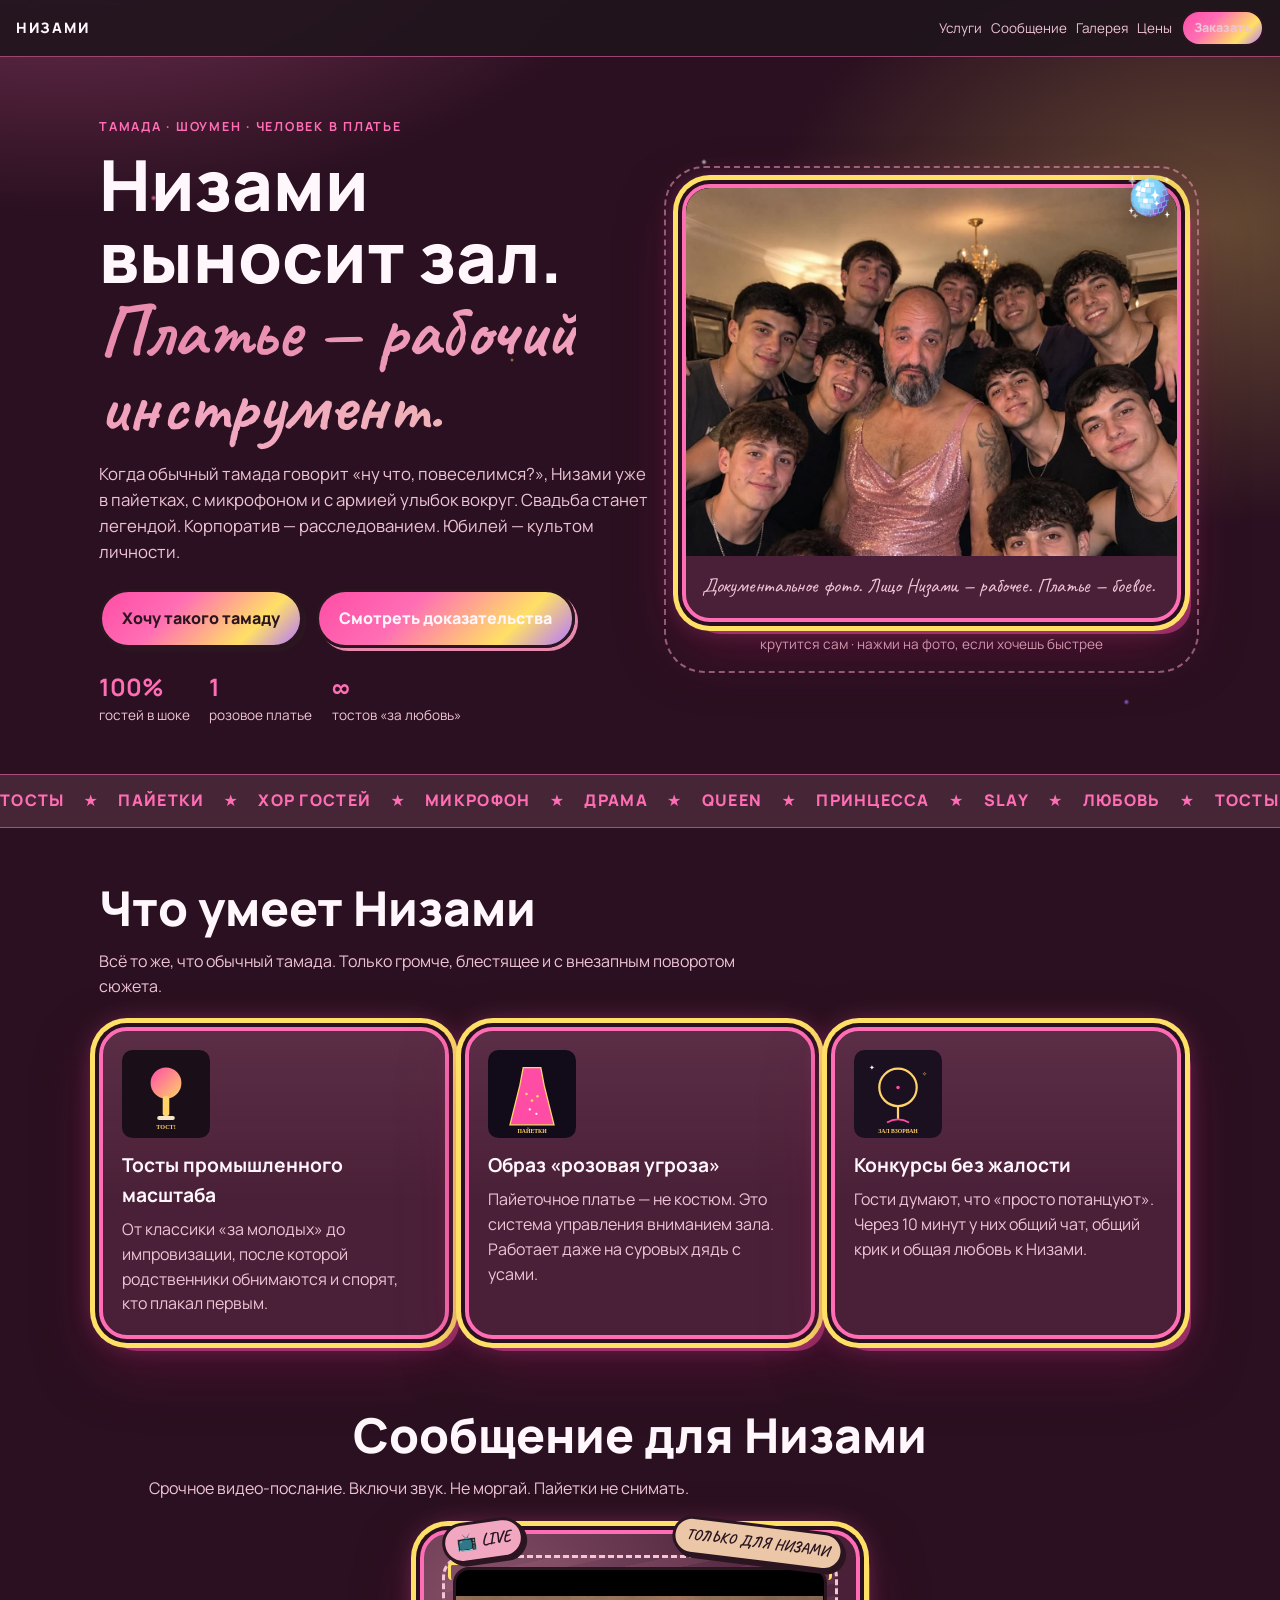
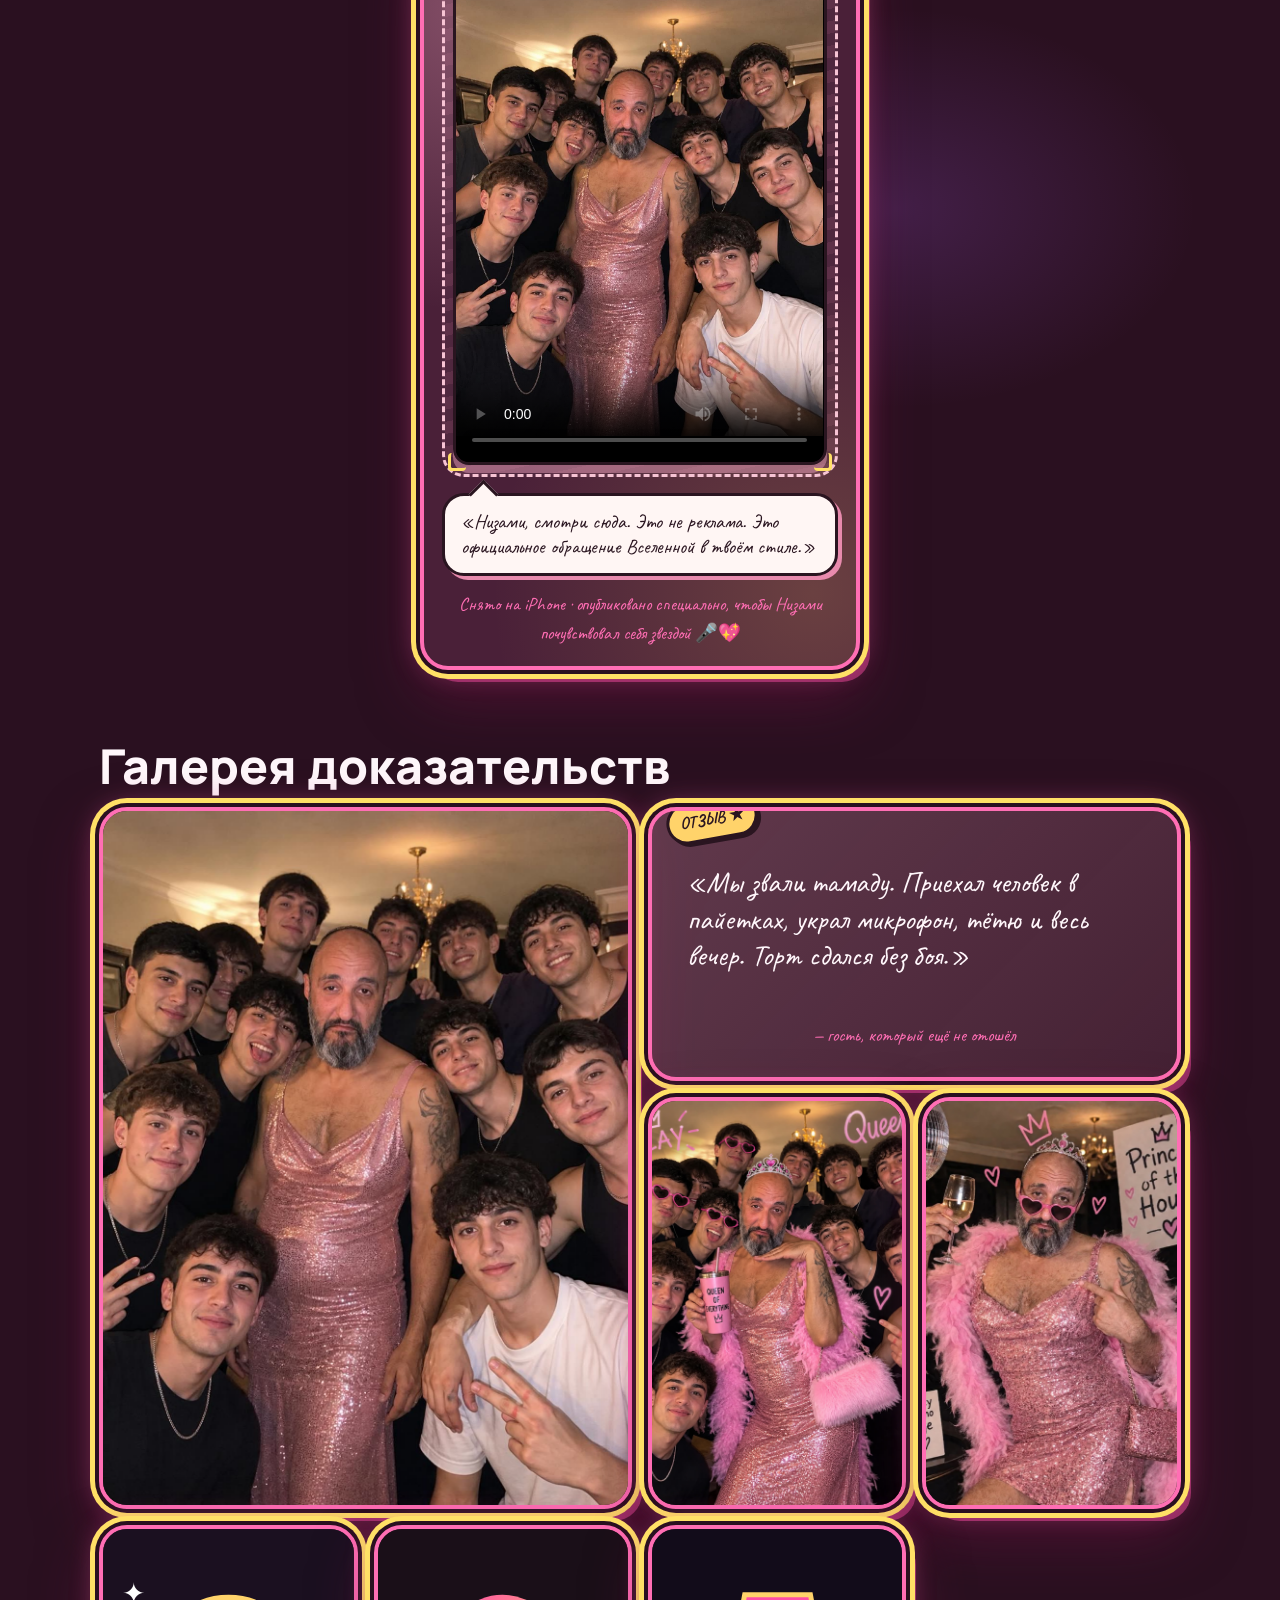
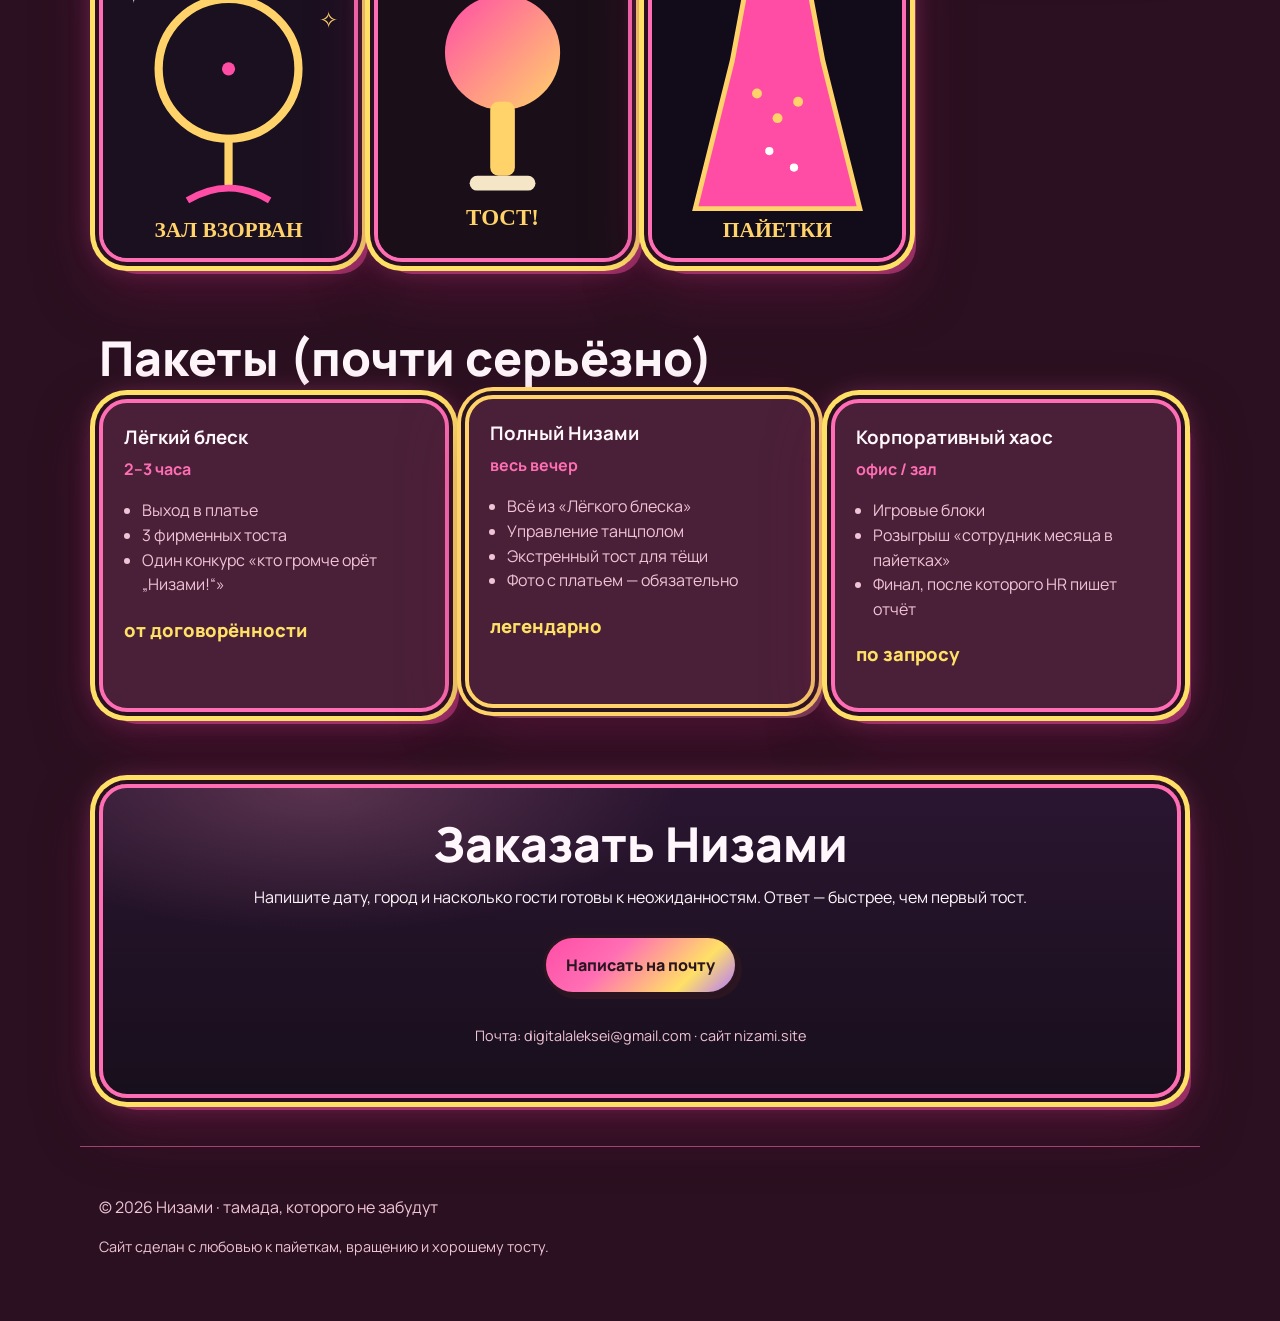
==== index.html @ 5bace941 "Cache-bust navfix1; calm brand class" ====
<!DOCTYPE html>
<html lang="ru">
<head>
  <meta charset="utf-8" />
  <meta name="viewport" content="width=device-width, initial-scale=1" />
  <title>Низами — тамада легендарного калибра</title>
  <meta name="description" content="Тамада Низами: свадьбы, юбилеи и корпоративы, где зал не выживает — но смеётся до слёз. Пайетки включены." />
  <link rel="preconnect" href="https://fonts.googleapis.com" />
  <link rel="preconnect" href="https://fonts.gstatic.com" crossorigin />
  <link href="https://fonts.googleapis.com/css2?family=Caveat:wght@600;700&family=Manrope:wght@400;600;700;800&display=swap" rel="stylesheet" />
  <link rel="stylesheet" href="assets/studio.css?v=navfix1" />
</head>
<body>
  <div class="sparkles" aria-hidden="true"></div>
  <div class="floaters" id="floaters" aria-hidden="true">
    <span class="fly">🍆</span><span class="fly">👑</span><span class="fly">🍆</span><span class="fly">💖</span>
    <span class="fly">🎤</span><span class="fly">🍆</span><span class="fly">✨</span><span class="fly">🥂</span>
    <span class="fly">💃</span><span class="fly">🍆</span><span class="fly">🪩</span><span class="fly">💋</span>
    <span class="fly">🍆</span><span class="fly">🎉</span><span class="fly">🌈</span><span class="fly">🍆</span>
  </div>
  <div class="confetti" id="confetti" aria-hidden="true"></div>

  <header class="top">
    <div class="brand">НИЗАМИ</div>
    <nav>
      <a href="#services">Услуги</a>
      <a href="#message">Сообщение</a>
      <a href="#gallery">Галерея</a>
      <a href="#prices">Цены</a>
      <a href="#book" class="btn btn-sm pulse">Заказать</a>
    </nav>
  </header>

  <main>
    <section class="hero">
      <div class="hero-copy">
        <p class="eyebrow bounce-x">тамада · шоумен · человек в платье</p>
        <h1 class="title-pop">Низами выносит зал.<br /><span class="rainbow">Платье — рабочий инструмент.</span></h1>
        <p class="lead">
          Когда обычный тамада говорит «ну что, повеселимся?», Низами уже в пайетках,
          с микрофоном и с армией улыбок вокруг. Свадьба станет легендой. Корпоратив —
          расследованием. Юбилей — культом личности.
        </p>
        <div class="hero-cta">
          <a class="btn pulse" href="#book">Хочу такого тамаду</a>
          <a class="btn btn-ghost" href="#gallery">Смотреть доказательства</a>
        </div>
        <ul class="stats">
          <li><strong class="count-up">100%</strong><span>гостей в шоке</span></li>
          <li><strong>1</strong><span>розовое платье</span></li>
          <li><strong class="spin-inf">∞</strong><span>тостов «за любовь»</span></li>
        </ul>
      </div>

      <div class="hero-stage">
        <div class="disco" aria-hidden="true">🪩</div>
        <div class="spin-ring" aria-hidden="true"></div>
        <figure class="hero-photo spin-slow toon-frame">
          <div class="photo-carousel" id="heroCarousel">
            <img class="active" src="assets/nizami-hero.jpg" width="1200" height="900" alt="Тамада Низами в розовом пайеточном платье" />
            <img src="assets/nizami-queen.jpg" width="1200" height="1500" alt="Низами Queen of Everything" />
            <img src="assets/nizami-princess.jpg" width="1200" height="1500" alt="Низами Princess of the House" />
          </div>
          <figcaption id="heroCap">Документальное фото. Лицо Низами — рабочее. Платье — боевое.</figcaption>
        </figure>
        <p class="spin-hint">крутится сам · нажми на фото, если хочешь быстрее</p>
      </div>
    </section>

    <section class="marquee" aria-hidden="true">
      <div class="marquee-track">
        <span>ТОСТЫ</span><span>★</span><span>ПАЙЕТКИ</span><span>★</span><span>ХОР ГОСТЕЙ</span><span>★</span>
        <span>МИКРОФОН</span><span>★</span><span>ДРАМА</span><span>★</span><span>QUEEN</span><span>★</span>
        <span>ПРИНЦЕССА</span><span>★</span><span>SLAY</span><span>★</span><span>ЛЮБОВЬ</span><span>★</span>
        <span>ТОСТЫ</span><span>★</span><span>ПАЙЕТКИ</span><span>★</span><span>ХОР ГОСТЕЙ</span><span>★</span>
        <span>МИКРОФОН</span><span>★</span><span>ДРАМА</span><span>★</span><span>QUEEN</span><span>★</span>
        <span>ПРИНЦЕССА</span><span>★</span><span>SLAY</span><span>★</span><span>ЛЮБОВЬ</span><span>★</span>
      </div>
    </section>

    <section id="services" class="section">
      <h2 class="title-pop">Что умеет Низами</h2>
      <p class="section-lead">Всё то же, что обычный тамада. Только громче, блестящее и с внезапным поворотом сюжета.</p>
      <div class="cards">
        <article class="card float-card toon-frame">
          <img class="icon-spin" src="assets/badge-mic.svg" alt="" />
          <h3>Тосты промышленного масштаба</h3>
          <p>От классики «за молодых» до импровизации, после которой родственники обнимаются и спорят, кто плакал первым.</p>
        </article>
        <article class="card float-card delay-1 toon-frame">
          <img class="icon-spin reverse" src="assets/badge-dress.svg" alt="" />
          <h3>Образ «розовая угроза»</h3>
          <p>Пайеточное платье — не костюм. Это система управления вниманием зала. Работает даже на суровых дядь с усами.</p>
        </article>
        <article class="card float-card delay-2 toon-frame">
          <img class="icon-spin" src="assets/badge-party.svg" alt="" />
          <h3>Конкурсы без жалости</h3>
          <p>Гости думают, что «просто потанцуют». Через 10 минут у них общий чат, общий крик и общая любовь к Низами.</p>
        </article>
      </div>
    </section>


    <section id="message" class="section message-section">
      <h2 class="title-pop">Сообщение для Низами</h2>
      <p class="section-lead">Срочное видео-послание. Включи звук. Не моргай. Пайетки не снимать.</p>
      <div class="message-card toon-frame float-card">
        <span class="sticker sticker-b" aria-hidden="true">📺 LIVE</span>
        <span class="sticker sticker-c" aria-hidden="true">ТОЛЬКО ДЛЯ НИЗАМИ</span>
        <div class="video-frame toon-frame-inner">
          <div class="frame-corners" aria-hidden="true">
            <i></i><i></i><i></i><i></i>
          </div>
          <video class="message-video" controls playsinline preload="metadata" poster="assets/nizami-hero.jpg">
            <source src="assets/message-for-nizami.mp4" type="video/mp4" />
            Ваш браузер не умеет в видео — но Низами умеет в шоу.
          </video>
        </div>
        <div class="speech-bubble">
          <p>«Низами, смотри сюда. Это не реклама. Это официальное обращение Вселенной в твоём стиле.»</p>
        </div>
        <p class="message-caption">Снято на iPhone · опубликовано специально, чтобы Низами почувствовал себя звездой 🎤💖</p>
      </div>
    </section>

    <section id="gallery" class="section gallery">
      <h2 class="title-pop">Галерея доказательств</h2>
      <div class="gallery-grid">
        <figure class="shot big tilt-hover toon-frame">
          <img src="assets/nizami-hero.jpg" alt="Низами в центре праздника" />
          <figcaption>«Я не улыбаюсь. Я веду.»</figcaption>
        </figure>
        <figure class="quote-card toon-frame wobble-soft">
          <span class="sticker sticker-a" aria-hidden="true">ОТЗЫВ ★</span>
          <blockquote>«Мы звали тамаду. Приехал человек в пайетках, украл микрофон, тётю и весь вечер. Торт сдался без боя.»</blockquote>
          <figcaption class="quote-by">— гость, который ещё не отошёл</figcaption>
        </figure>
        <figure class="shot tilt-hover spin-on-hover toon-frame">
          <img src="assets/nizami-queen.jpg" alt="Низами Queen of Everything" />
          <figcaption>Queen of Everything</figcaption>
        </figure>
        <figure class="shot tilt-hover spin-on-hover toon-frame">
          <img src="assets/nizami-princess.jpg" alt="Низами Princess of the House" />
          <figcaption>Princess of the House</figcaption>
        </figure>
        <figure class="shot tilt-hover toon-frame">
          <img class="icon-spin" src="assets/badge-party.svg" alt="" />
          <figcaption>Диско-шар одобряет</figcaption>
        </figure>
        <figure class="shot tilt-hover toon-frame">
          <img class="icon-spin reverse" src="assets/badge-mic.svg" alt="" />
          <figcaption>Микрофон тоже в команде</figcaption>
        </figure>
        <figure class="shot tilt-hover toon-frame">
          <img class="icon-spin" src="assets/badge-dress.svg" alt="" />
          <figcaption>Официальная форма тамады</figcaption>
        </figure>
      </div>
    </section>

    <section id="prices" class="section">
      <h2 class="title-pop">Пакеты (почти серьёзно)</h2>
      <div class="prices">
        <article class="price float-card toon-frame">
          <h3>Лёгкий блеск</h3>
          <p class="tag">2–3 часа</p>
          <ul>
            <li>Выход в платье</li>
            <li>3 фирменных тоста</li>
            <li>Один конкурс «кто громче орёт „Низами!“»</li>
          </ul>
          <p class="sum">от договорённости</p>
        </article>
        <article class="price featured float-card delay-1 toon-frame">
          <h3>Полный Низами</h3>
          <p class="tag">весь вечер</p>
          <ul>
            <li>Всё из «Лёгкого блеска»</li>
            <li>Управление танцполом</li>
            <li>Экстренный тост для тёщи</li>
            <li>Фото с платьем — обязательно</li>
          </ul>
          <p class="sum">легендарно</p>
        </article>
        <article class="price float-card delay-2 toon-frame">
          <h3>Корпоративный хаос</h3>
          <p class="tag">офис / зал</p>
          <ul>
            <li>Игровые блоки</li>
            <li>Розыгрыш «сотрудник месяца в пайетках»</li>
            <li>Финал, после которого HR пишет отчёт</li>
          </ul>
          <p class="sum">по запросу</p>
        </article>
      </div>
    </section>

    <section id="book" class="section book">
      <div class="book-box pulse-border toon-frame">
        <h2 class="title-pop">Заказать Низами</h2>
        <p>Напишите дату, город и насколько гости готовы к неожиданностям. Ответ — быстрее, чем первый тост.</p>
        <a class="btn pulse" href="mailto:digitalaleksei@gmail.com?subject=Тамада%20Низами%20на%20праздник">Написать на почту</a>
        <p class="fine">Почта: digitalaleksei@gmail.com · сайт nizami.site</p>
      </div>
    </section>
  </main>

  <footer>
    <p>© <span id="y"></span> Низами · тамада, которого не забудут</p>
    <p class="fine">Сайт сделан с любовью к пайеткам, вращению и хорошему тосту.</p>
  </footer>
  <script src="assets/party.js?v=navfix1"></script>
</body>
</html>
---- assets/studio.css ----
:root {
  --bg: #2a1020;
  --bg2: #3a1830;
  --pink: #ff6eb4;
  --rose: #ff4da6;
  --gold: #ffe066;
  --cream: #fff7fb;
  --muted: #f0c4d6;
  --card: #4a2038;
  --line: rgba(255, 110, 180, 0.55);
  --shadow: 0 24px 60px rgba(120, 20, 70, .5);
  --radius: 28px;
  --font: "Manrope", system-ui, sans-serif;
  --display: "Caveat", cursive;
}
* { box-sizing: border-box; }
html { scroll-behavior: smooth; }
body {
  margin: 0;
  font-family: var(--font);
  color: var(--cream);
  background:
    radial-gradient(1200px 800px at 5% -5%, rgba(255,110,180,.55), transparent 55%),
    radial-gradient(900px 600px at 95% 5%, rgba(255,224,102,.28), transparent 50%),
    radial-gradient(900px 700px at 50% 110%, rgba(255,77,166,.35), transparent 55%),
    radial-gradient(600px 400px at 70% 40%, rgba(180,100,255,.18), transparent 50%),
    var(--bg);
  line-height: 1.55;
  overflow-x: hidden;
}
a { color: inherit; text-decoration: none; }
img { max-width: 100%; display: block; }
.top {
  position: sticky; top: 0; z-index: 20;
  display: flex; justify-content: space-between; align-items: center;
  gap: .75rem;
  padding: 0.65rem 1rem;
  backdrop-filter: blur(14px);
  background: rgba(32,20,28,.9);
  border-bottom: 1px solid var(--line);
  flex-wrap: nowrap;
}
.brand {
  font-weight: 800; letter-spacing: .12em; font-size: .9rem;
  flex: 0 0 auto; white-space: nowrap;
}
.top nav {
  display: flex; gap: .55rem; align-items: center;
  flex: 1 1 auto; justify-content: flex-end;
  flex-wrap: nowrap;
  min-width: 0;
  overflow-x: auto;
  -webkit-overflow-scrolling: touch;
  scrollbar-width: none;
}
.top nav::-webkit-scrollbar { display: none; }
.top nav a {
  color: var(--muted); font-size: .84rem;
  white-space: nowrap; flex: 0 0 auto;
}
.top nav a:hover { color: var(--pink); }
nav { display: flex; gap: 1rem; align-items: center; }
nav a { color: var(--muted); font-size: .92rem; }
nav a:hover { color: var(--pink); }
.btn {
  display: inline-flex; align-items: center; justify-content: center;
  padding: .9rem 1.25rem; border-radius: 999px;
  background: linear-gradient(135deg, #e88aad, #f2a7c0 40%, #f7c4d4);
  color: #2a1520; font-weight: 800; border: 0; box-shadow: 0 16px 40px rgba(232,138,173,.35);
  transition: transform .2s ease;
}
.btn:hover { transform: scale(1.06) rotate(-2deg); }
.btn-sm { padding: .55rem .95rem; font-size: .85rem; }
.btn-ghost {
  background: transparent; color: var(--cream);
  border: 1px solid var(--line); box-shadow: none;
}
.hero {
  display: grid; gap: 2rem; padding: 2.5rem 1.2rem 1rem;
  max-width: 1120px; margin: 0 auto;
}
@media (min-width: 900px) {
  .hero { grid-template-columns: 1.05fr .95fr; align-items: center; padding-top: 3.5rem; }
}
.eyebrow {
  color: var(--pink); text-transform: uppercase; letter-spacing: .14em;
  font-size: .78rem; font-weight: 700; margin: 0 0 .8rem;
}
h1, .title-pop {
  font-size: clamp(2.4rem, 6vw, 4.4rem);
  line-height: 1.02; margin: 0 0 1rem; font-weight: 800;
}
.section h2.title-pop { font-size: clamp(2rem, 4vw, 3rem); }
h1 span, .rainbow {
  font-family: var(--display); font-weight: 700; font-size: 1.05em;
  background: linear-gradient(90deg, #e88aad, #f2a7c0, #ebc7a8, #f2a7c0, #e88aad);
  background-size: 300% 100%;
  -webkit-background-clip: text; background-clip: text; color: transparent;
  animation: rainbow 4s linear infinite;
}
@keyframes rainbow { to { background-position: 300% 0; } }
.lead { color: var(--muted); font-size: 1.05rem; max-width: 38rem; }
.hero-cta { display: flex; flex-wrap: wrap; gap: .8rem; margin: 1.5rem 0 1.2rem; }
.stats { list-style: none; display: flex; gap: 1.2rem; padding: 0; margin: 0; flex-wrap: wrap; }
.stats li { display: grid; }
.stats strong { font-size: 1.5rem; color: var(--pink); }
.stats span { color: var(--muted); font-size: .85rem; }

.hero-stage { position: relative; }
.hero-photo {
  margin: 0; border-radius: var(--radius); overflow: hidden;
  border: 1px solid var(--line); box-shadow: var(--shadow);
  background: var(--card); cursor: pointer;
  transform-style: preserve-3d;
}
.photo-carousel { position: relative; aspect-ratio: 4/3; background: #000; }
.photo-carousel img {
  position: absolute; inset: 0; width: 100%; height: 100%;
  object-fit: cover; object-position: center top;
  opacity: 0; transition: opacity .6s ease;
}
.photo-carousel img.active { opacity: 1; }
.hero-photo figcaption {
  padding: .85rem 1rem 1.1rem; color: var(--muted);
  font-family: var(--display); font-size: 1.25rem;
}
.spin-hint { text-align: center; color: var(--muted); font-size: .85rem; margin: .7rem 0 0; }
.spin-slow { animation: wobble-spin 10s linear infinite; }
.spin-slow.fast { animation-duration: 2.2s; }
@keyframes wobble-spin {
  0% { transform: rotate(-2deg) scale(1); }
  25% { transform: rotate(2deg) scale(1.02); }
  50% { transform: rotate(-1deg) scale(1); }
  75% { transform: rotate(3deg) scale(1.03); }
  100% { transform: rotate(-2deg) scale(1); }
}
.spin-ring {
  position: absolute; inset: -18px; border-radius: 40px;
  border: 2px dashed rgba(242,167,192,.55);
  animation: spin 12s linear infinite; pointer-events: none; z-index: 0;
}
.hero-photo { position: relative; z-index: 1; }
.disco {
  position: absolute; top: -18px; right: 8px; font-size: 2.4rem;
  animation: spin 3s linear infinite; z-index: 2; filter: drop-shadow(0 8px 16px rgba(0,0,0,.4));
}
@keyframes spin { to { transform: rotate(360deg); } }

.marquee {
  overflow: hidden; border-block: 1px solid var(--line);
  background: rgba(242,167,192,.14); margin: 2rem 0 0;
}
.marquee-track {
  display: flex; gap: 1.2rem; white-space: nowrap;
  padding: .85rem 0; animation: slide 22s linear infinite;
  font-weight: 800; letter-spacing: .08em; color: var(--pink);
}
@keyframes slide { from { transform: translateX(0); } to { transform: translateX(-50%); } }
.section { max-width: 1120px; margin: 0 auto; padding: 3.5rem 1.2rem 1rem; }
.section-lead { color: var(--muted); max-width: 40rem; margin-bottom: 1.8rem; }
.cards { display: grid; gap: 1rem; }
@media (min-width: 800px) { .cards { grid-template-columns: repeat(3, 1fr); } }
.card {
  background: linear-gradient(180deg, rgba(242,167,192,.10), transparent 55%), var(--card);
  border: 1px solid var(--line); border-radius: 24px; padding: 1.2rem;
}
.card img, .icon-spin { width: 88px; height: 88px; margin-bottom: .8rem; }
.card h3 { margin: 0 0 .4rem; font-size: 1.2rem; }
.card p { margin: 0; color: var(--muted); }
.gallery-grid {
  display: grid; gap: 1rem;
  grid-template-columns: repeat(2, 1fr);
}
@media (min-width: 800px) {
  .gallery-grid { grid-template-columns: repeat(4, 1fr); }
  .gallery-grid .big { grid-column: span 2; grid-row: span 2; }
  .gallery-grid .quote-card { grid-column: span 2; }
}
.shot, .quote-card {
  margin: 0; border-radius: 22px; overflow: hidden;
  border: 1px solid var(--line); background: var(--card);
}
.shot img { width: 100%; height: 100%; object-fit: cover; object-position: center top; min-height: 180px; }
.shot figcaption, .quote-card blockquote {
  padding: .9rem 1rem 1.1rem; margin: 0;
  font-family: var(--display); font-size: 1.35rem; color: var(--pink);
}
.quote-card {
  display: grid; place-items: center; padding: 1.5rem;
  background: linear-gradient(135deg, rgba(242,167,192,.28), rgba(232,138,173,.14));
}
.prices { display: grid; gap: 1rem; }
@media (min-width: 900px) { .prices { grid-template-columns: repeat(3, 1fr); } }
.price {
  border: 1px solid var(--line); border-radius: 24px; padding: 1.3rem;
  background: var(--card);
}
.price.featured {
  border-color: rgba(232,138,173,.55);
  box-shadow: 0 0 0 1px rgba(232,201,160,.25), var(--shadow);
  transform: translateY(-4px);
}
.price h3 { margin: 0; }
.tag { color: var(--pink); font-weight: 700; margin: .3rem 0 1rem; }
.price ul { padding-left: 1.1rem; color: var(--muted); }
.sum { font-weight: 800; color: var(--gold); font-size: 1.15rem; }
.book-box {
  border-radius: 28px; padding: 2rem 1.4rem;
  background:
    radial-gradient(600px 240px at 20% 0%, rgba(232,138,173,.25), transparent 60%),
    linear-gradient(180deg, #2a1530, #180f1c);
  border: 1px solid var(--line); text-align: center;
}
.book-box .btn { margin: .6rem 0 1rem; }
.fine { color: var(--muted); font-size: .9rem; }
footer {
  max-width: 1120px; margin: 2rem auto 0; padding: 2rem 1.2rem 3rem;
  border-top: 1px solid var(--line); color: var(--muted);
}

/* funny animations */
.pulse { animation: pulse 1.8s ease-in-out infinite; }
@keyframes pulse {
  0%,100% { transform: scale(1); }
  50% { transform: scale(1.05); }
}
.wobble { animation: wobble 2.4s ease-in-out infinite; }
.wobble-soft { animation: wobble 3.5s ease-in-out infinite; }
@keyframes wobble {
  0%,100% { transform: rotate(-2deg); }
  50% { transform: rotate(2deg); }
}
.bounce-x { display: inline-block; animation: bouncex 2.8s ease-in-out infinite; }
@keyframes bouncex {
  0%,100% { transform: translateX(0); }
  50% { transform: translateX(8px); }
}
.float-card { animation: floaty 4s ease-in-out infinite; }
.delay-1 { animation-delay: .4s; }
.delay-2 { animation-delay: .8s; }
@keyframes floaty {
  0%,100% { transform: translateY(0); }
  50% { transform: translateY(-8px); }
}
.icon-spin { animation: spin 8s linear infinite; }
.icon-spin.reverse { animation-direction: reverse; }
.spin-inf { display: inline-block; animation: spin 4s linear infinite; }
.tilt-hover { transition: transform .25s ease; }
.tilt-hover:hover { transform: rotate(-3deg) scale(1.03); }
.spin-on-hover img { transition: transform .6s ease; }
.spin-on-hover:hover img { transform: rotate(360deg) scale(1.05); }
.pulse-border { animation: borderglow 2.5s ease-in-out infinite; }
@keyframes borderglow {
  0%,100% { box-shadow: 0 0 0 1px rgba(232,201,160,.2); }
  50% { box-shadow: 0 0 0 3px rgba(232,138,173,.45), 0 0 40px rgba(232,138,173,.2); }
}
main, header, footer { position: relative; z-index: 1; }
@media (prefers-reduced-motion: reduce) {
  *, *::before, *::after {
    animation-duration: .01ms !important;
    animation-iteration-count: 1 !important;
    transition: none !important;
  }
}

/* message for Nizami */
.message-section { text-align: center; }
.message-card {
  max-width: 420px;
  margin: 0 auto;
  padding: 1rem 1rem 1.2rem;
  border-radius: 1.4rem;
  border: 1px solid var(--line);
  background: linear-gradient(180deg, rgba(242,167,192,.16), transparent), var(--card);
  box-shadow: 0 18px 50px rgba(0,0,0,.35);
}
.message-video {
  display: block;
  width: 100%;
  max-height: 70vh;
  border-radius: 1rem;
  background: #000;
  aspect-ratio: 3 / 4;
  object-fit: contain;
}
.message-caption {
  margin: .9rem 0 0;
  color: var(--muted);
  font-size: .95rem;
}


/* ===== cartoon frames & stickers ===== */
.toon-frame {
  position: relative;
  border: 4px solid #f2a7c0 !important;
  box-shadow:
    0 0 0 4px #2a1520,
    0 0 0 8px #f7c4d4,
    8px 10px 0 rgba(232, 138, 173, .35),
    var(--shadow) !important;
  border-radius: 28px !important;
  background-clip: padding-box;
}
.toon-frame-inner {
  position: relative;
  border: 3px dashed #f7c4d4;
  border-radius: 22px;
  padding: .55rem;
  background:
    repeating-linear-gradient(
      -12deg,
      rgba(242,167,192,.12),
      rgba(242,167,192,.12) 12px,
      rgba(255,255,255,.03) 12px,
      rgba(255,255,255,.03) 24px
    );
}
.frame-corners {
  pointer-events: none;
  position: absolute;
  inset: .2rem;
  z-index: 2;
}
.frame-corners i {
  position: absolute;
  width: 18px;
  height: 18px;
  border: 3px solid var(--gold);
  border-radius: 4px;
}
.frame-corners i:nth-child(1) { top: 0; left: 0; border-right: 0; border-bottom: 0; }
.frame-corners i:nth-child(2) { top: 0; right: 0; border-left: 0; border-bottom: 0; }
.frame-corners i:nth-child(3) { bottom: 0; left: 0; border-right: 0; border-top: 0; }
.frame-corners i:nth-child(4) { bottom: 0; right: 0; border-left: 0; border-top: 0; }

.sticker {
  position: absolute;
  z-index: 5;
  font-family: var(--display);
  font-weight: 700;
  font-size: 1.05rem;
  padding: .28rem .7rem;
  border-radius: 999px;
  border: 3px solid #2a1520;
  background: #f7c4d4;
  color: #2a1520;
  box-shadow: 3px 3px 0 #2a1520;
  transform: rotate(-8deg);
  white-space: nowrap;
}
.sticker-a { top: -12px; left: 14px; background: #ffd36a; transform: rotate(-10deg); }
.sticker-b { top: -14px; left: 18px; background: #f2a7c0; animation: sticker-pop 2.4s ease-in-out infinite; }
.sticker-c { top: -10px; right: 12px; left: auto; background: #ebc7a8; transform: rotate(7deg); font-size: .95rem; }
@keyframes sticker-pop {
  0%, 100% { transform: rotate(-8deg) scale(1); }
  50% { transform: rotate(-4deg) scale(1.06); }
}

.quote-card.toon-frame {
  padding: 1.4rem 1.2rem 1.1rem;
}
.quote-card blockquote {
  margin: .4rem 0 .6rem;
  font-size: clamp(1.35rem, 2.6vw, 1.85rem);
  line-height: 1.25;
  color: var(--cream);
}
.quote-by {
  margin: 0;
  color: var(--pink);
  font-family: var(--display);
  font-size: 1.15rem;
}

.message-card.toon-frame {
  max-width: 440px;
  padding: 1.35rem 1.1rem 1.15rem;
  background:
    radial-gradient(circle at 12% 10%, rgba(242,167,192,.35), transparent 40%),
    radial-gradient(circle at 90% 90%, rgba(255,211,106,.18), transparent 42%),
    var(--card);
}
.message-video {
  border-radius: 16px;
  border: 3px solid #2a1520;
  box-shadow: 0 8px 0 rgba(242,167,192,.45);
}
.speech-bubble {
  position: relative;
  margin: 1rem auto .35rem;
  padding: .85rem 1rem;
  background: #fff6f4;
  color: #2a1520;
  border: 3px solid #2a1520;
  border-radius: 22px;
  box-shadow: 4px 4px 0 #e88aad;
  font-family: var(--display);
  font-size: 1.25rem;
  line-height: 1.25;
  text-align: left;
}
.speech-bubble::after {
  content: "";
  position: absolute;
  left: 28px;
  top: -12px;
  width: 18px;
  height: 18px;
  background: #fff6f4;
  border-left: 3px solid #2a1520;
  border-top: 3px solid #2a1520;
  transform: rotate(45deg);
}
.speech-bubble p { margin: 0; }
.message-caption {
  font-family: var(--display);
  font-size: 1.15rem;
  color: var(--pink);
}

/* cartoon-ier buttons */
.btn {
  border: 3px solid #2a1520 !important;
  box-shadow: 4px 4px 0 #2a1520 !important;
  border-radius: 999px !important;
}
.btn:hover {
  transform: translate(-2px, -2px) scale(1.03) rotate(-1deg) !important;
  box-shadow: 6px 6px 0 #2a1520 !important;
}
.btn-ghost {
  background: rgba(242,167,192,.12) !important;
  box-shadow: 3px 3px 0 #e88aad !important;
}

.price.featured.toon-frame {
  border-color: #ffd36a !important;
  box-shadow:
    0 0 0 4px #2a1520,
    0 0 0 8px #ffd36a,
    8px 10px 0 rgba(232, 138, 173, .35),
    var(--shadow) !important;
}

.sparkles {
  pointer-events: none; position: fixed; inset: 0; z-index: 0;
  background-image:
    radial-gradient(3px 3px at 12% 22%, rgba(255,110,180,.95), transparent),
    radial-gradient(2px 2px at 28% 70%, rgba(255,224,102,.9), transparent),
    radial-gradient(3px 3px at 55% 18%, rgba(255,255,255,.75), transparent),
    radial-gradient(2px 2px at 72% 48%, rgba(255,110,180,.85), transparent),
    radial-gradient(3px 3px at 88% 78%, rgba(180,120,255,.8), transparent),
    radial-gradient(2px 2px at 40% 40%, rgba(255,224,102,.7), transparent);
  animation: twinkle 1.6s ease-in-out infinite alternate;
}
@keyframes twinkle { from { opacity: .45; filter: hue-rotate(0deg); } to { opacity: 1; filter: hue-rotate(25deg); } }
.floaters, .confetti {
  pointer-events: none; position: fixed; inset: 0; overflow: hidden; z-index: 0;
}
.floaters span, .confetti i {
  position: absolute; bottom: -10vh; font-size: clamp(1.4rem, 3vw, 2.4rem);
  opacity: .85; will-change: transform;
  animation: rise-spin var(--dur, 11s) linear infinite;
  animation-delay: var(--delay, 0s);
  left: var(--x, 10%);
  filter: drop-shadow(0 6px 10px rgba(255,77,166,.35));
}
.floaters span.fly-lg { font-size: clamp(2rem, 4.5vw, 3.4rem); opacity: .95; }
.confetti i {
  width: 10px; height: 16px; border-radius: 2px; font-size: 0;
  background: var(--c, #ff6eb4);
  animation-name: confetti-fall;
}
@keyframes rise-spin {
  0% { transform: translate3d(0, 0, 0) rotate(0deg) scale(1); }
  25% { transform: translate3d(18px, -28vh, 0) rotate(90deg) scale(1.08); }
  50% { transform: translate3d(-14px, -55vh, 0) rotate(180deg) scale(1.15); }
  75% { transform: translate3d(22px, -82vh, 0) rotate(270deg) scale(1.05); }
  100% { transform: translate3d(0, -120vh, 0) rotate(360deg) scale(1); }
}
@keyframes confetti-fall {
  0% { transform: translate3d(0,0,0) rotate(0deg); opacity: 1; }
  100% { transform: translate3d(var(--drift, 40px), -110vh, 0) rotate(720deg); opacity: .2; }
}
@keyframes rainbow-shift {
  0% { filter: hue-rotate(0deg); }
  100% { filter: hue-rotate(360deg); }
}
.title-pop, .brand, .rainbow {
  animation: rainbow-shift 8s linear infinite;
}
.marquee-track {
  animation-duration: 12s !important;
}
.disco {
  animation: spin 2.2s linear infinite, rainbow-shift 5s linear infinite !important;
  font-size: 2.4rem !important;
}
.pulse {
  animation: party-pulse 1.1s ease-in-out infinite !important;
}
@keyframes party-pulse {
  0%, 100% { transform: scale(1) rotate(-1deg); filter: brightness(1); }
  50% { transform: scale(1.07) rotate(1deg); filter: brightness(1.15); }
}
.hero-photo.toon-frame {
  animation: wiggle-frame 3.5s ease-in-out infinite;
}
@keyframes wiggle-frame {
  0%, 100% { transform: rotate(-1.5deg); }
  50% { transform: rotate(1.5deg); }
}
.toon-frame {
  border-color: #ff6eb4 !important;
  box-shadow:
    0 0 0 4px #2a1020,
    0 0 0 9px #ffe066,
    0 0 28px rgba(255,110,180,.45),
    10px 12px 0 rgba(255,77,166,.45),
    var(--shadow) !important;
}
.btn {
  background: linear-gradient(135deg, #ff4da6, #ff6eb4 35%, #ffe066 75%, #b478ff) !important;
  animation: party-pulse 1.4s ease-in-out infinite;
}

/* header menu must stay in one row */
.top .btn,
.top .btn-sm {
  padding: .38rem .7rem !important;
  font-size: .78rem !important;
  border-width: 2px !important;
  box-shadow: 2px 2px 0 #2a1020 !important;
  animation: none !important;
  transform: none !important;
  flex: 0 0 auto;
}
.top .btn:hover,
.top .btn-sm:hover {
  transform: translate(-1px, -1px) scale(1.02) !important;
  box-shadow: 3px 3px 0 #2a1020 !important;
}
.top .brand.wobble { animation: none; }
@media (max-width: 720px) {
  .top { padding: .55rem .7rem; }
  .brand { letter-spacing: .08em; font-size: .8rem; }
  .top nav { gap: .45rem; }
  .top nav a { font-size: .78rem; }
  .top nav a:not(.btn) { padding: .15rem .1rem; }
}
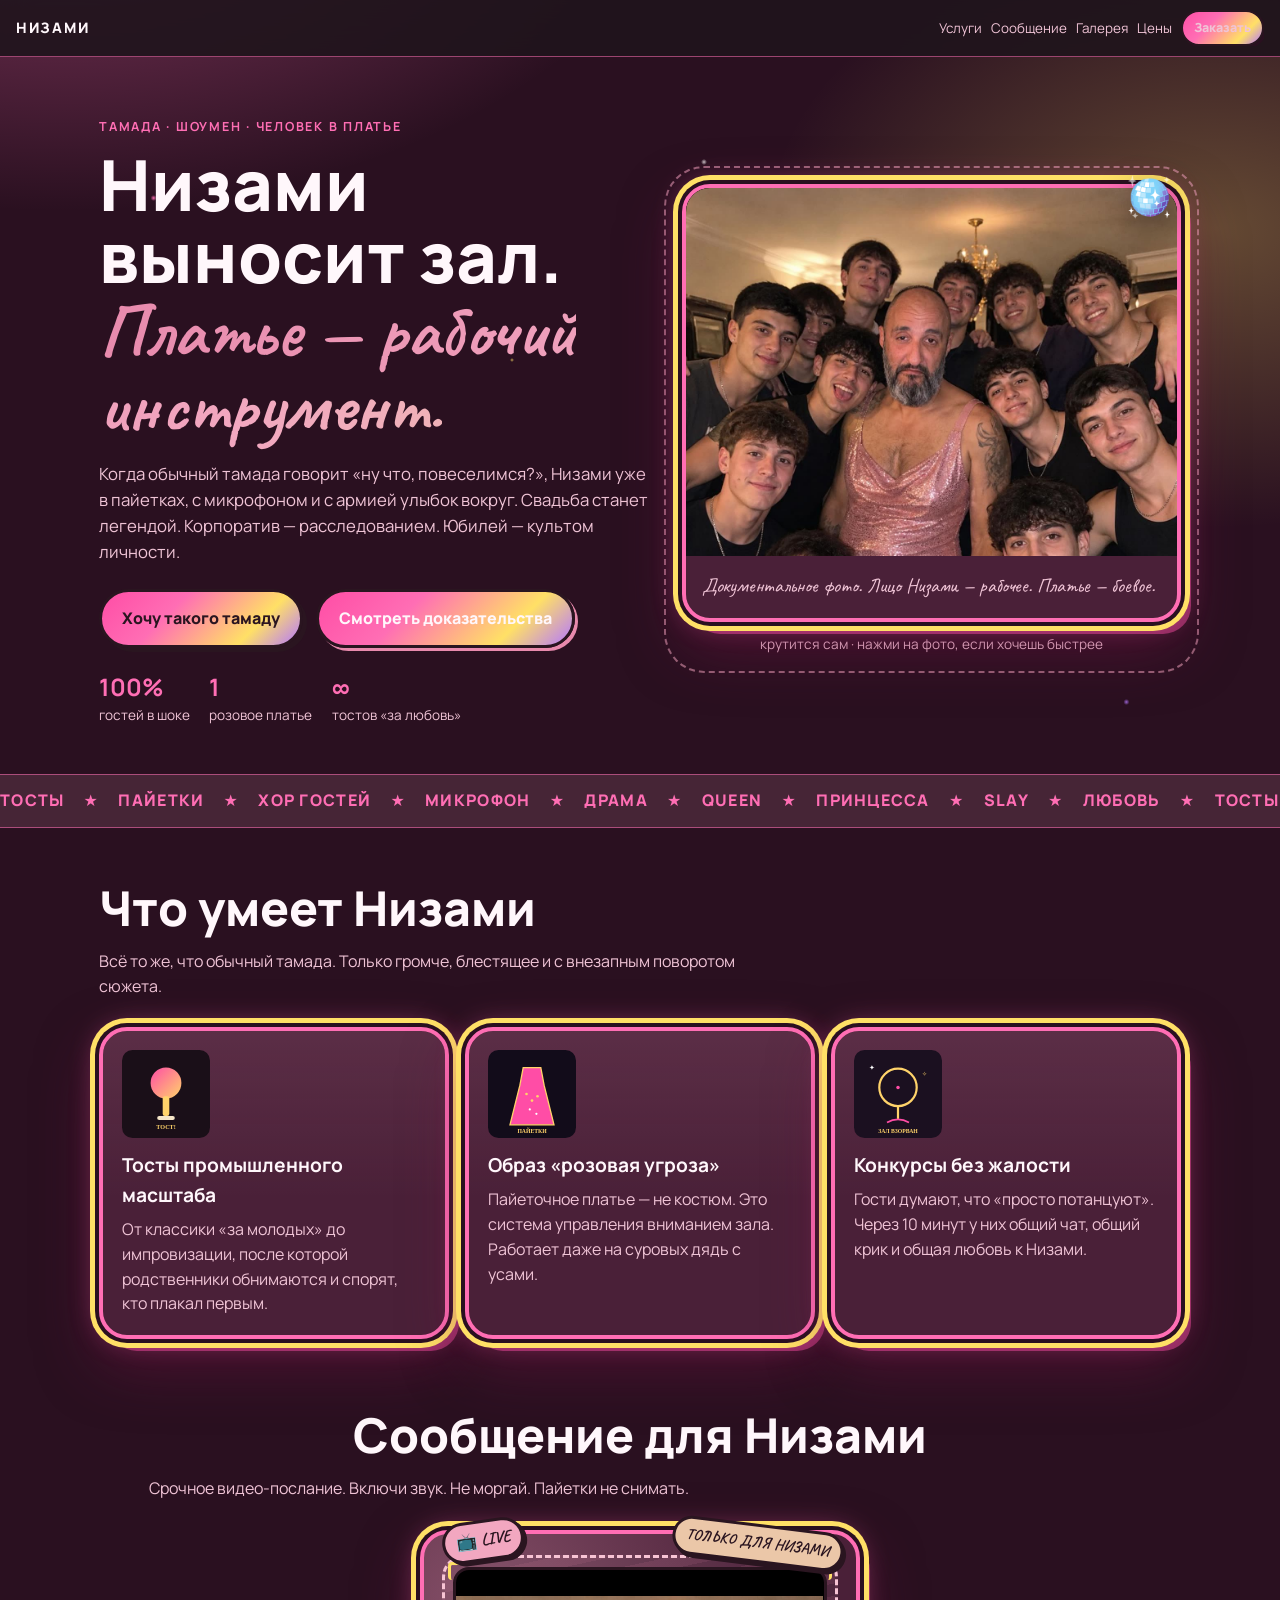
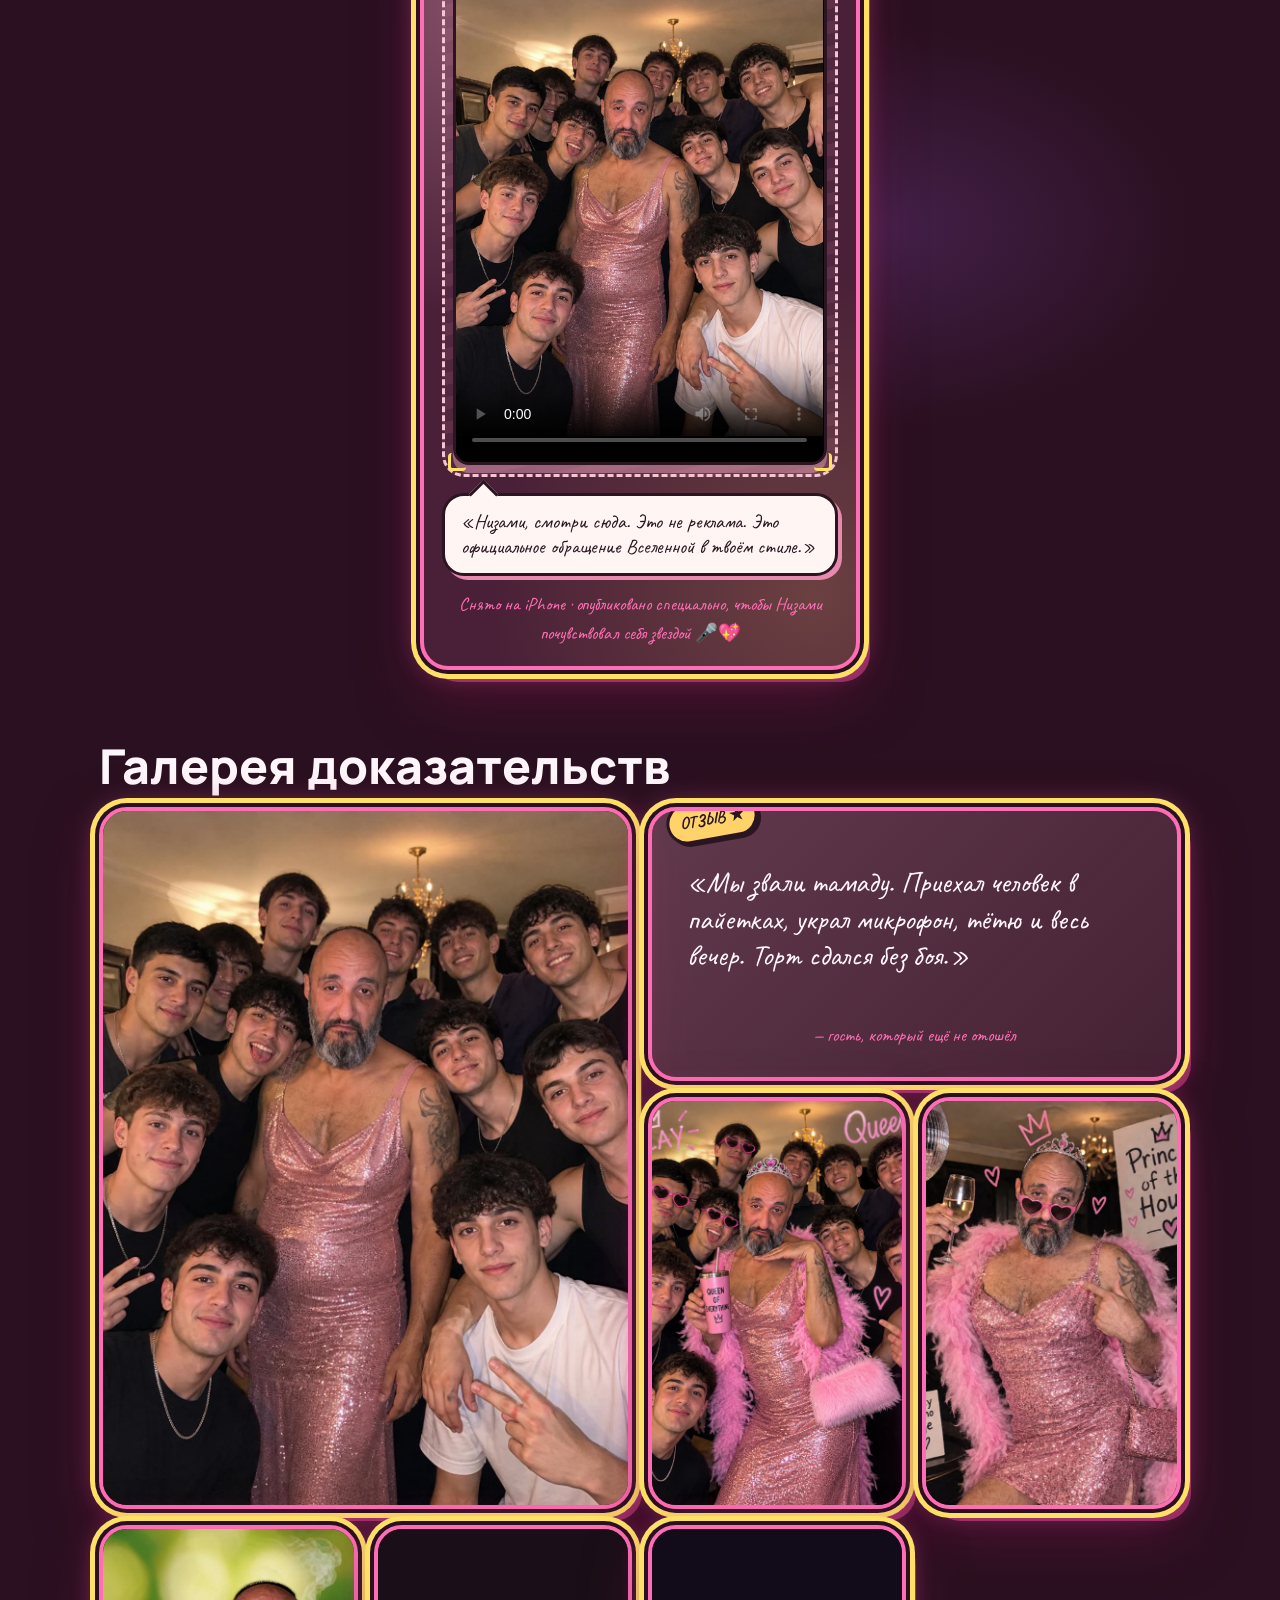
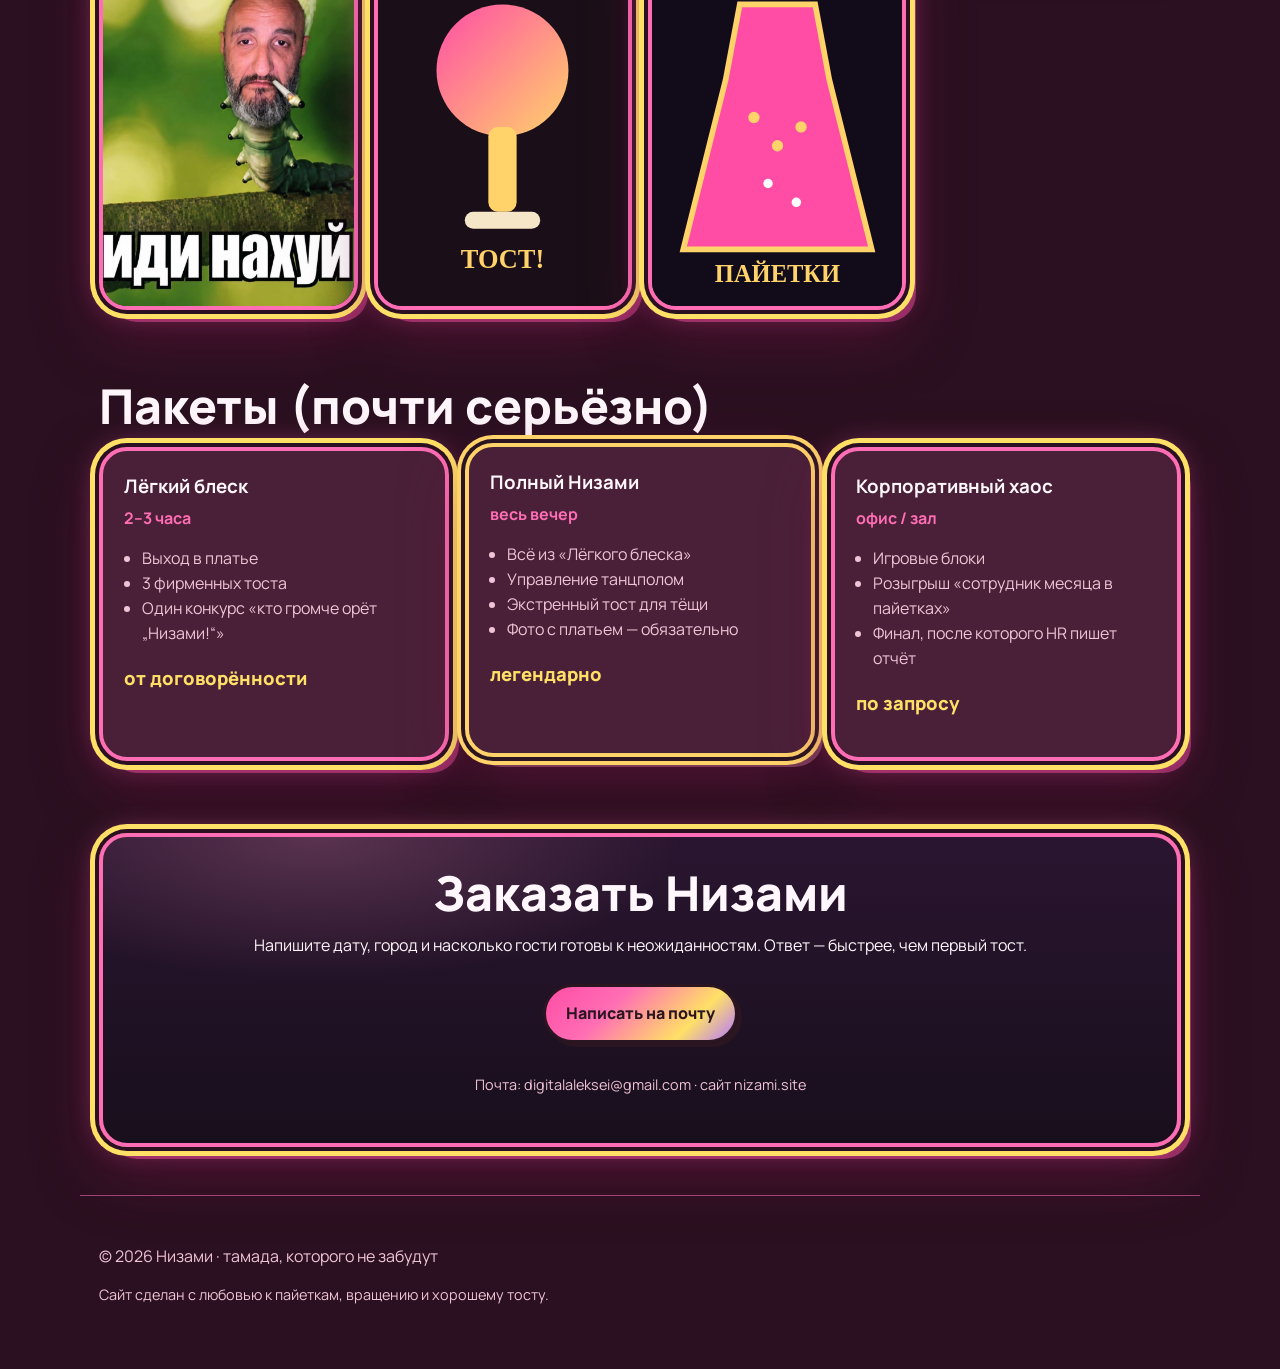
==== commit 42a9a753: "Gallery: meme with funny care-service caption" ====
--- a/index.html
+++ b/index.html
@@ -8,7 +8,7 @@
   <link rel="preconnect" href="https://fonts.googleapis.com" />
   <link rel="preconnect" href="https://fonts.gstatic.com" crossorigin />
   <link href="https://fonts.googleapis.com/css2?family=Caveat:wght@600;700&family=Manrope:wght@400;600;700;800&display=swap" rel="stylesheet" />
-  <link rel="stylesheet" href="assets/studio.css?v=navfix1" />
+  <link rel="stylesheet" href="assets/studio.css?v=meme1" />
 </head>
 <body>
   <div class="sparkles" aria-hidden="true"></div>
@@ -143,9 +143,9 @@
           <img src="assets/nizami-princess.jpg" alt="Низами Princess of the House" />
           <figcaption>Princess of the House</figcaption>
         </figure>
-        <figure class="shot tilt-hover toon-frame">
-          <img class="icon-spin" src="assets/badge-party.svg" alt="" />
-          <figcaption>Диско-шар одобряет</figcaption>
+        <figure class="shot tilt-hover toon-frame meme-shot">
+          <img src="assets/nizami-care-service.jpg" alt="Официальный мем Низами: гусеница с сигаретой" />
+          <figcaption>«А можно подешевле?» — служба заботы уже ответила</figcaption>
         </figure>
         <figure class="shot tilt-hover toon-frame">
           <img class="icon-spin reverse" src="assets/badge-mic.svg" alt="" />
@@ -209,6 +209,6 @@
     <p>© <span id="y"></span> Низами · тамада, которого не забудут</p>
     <p class="fine">Сайт сделан с любовью к пайеткам, вращению и хорошему тосту.</p>
   </footer>
-  <script src="assets/party.js?v=navfix1"></script>
+  <script src="assets/party.js?v=meme1"></script>
 </body>
 </html>
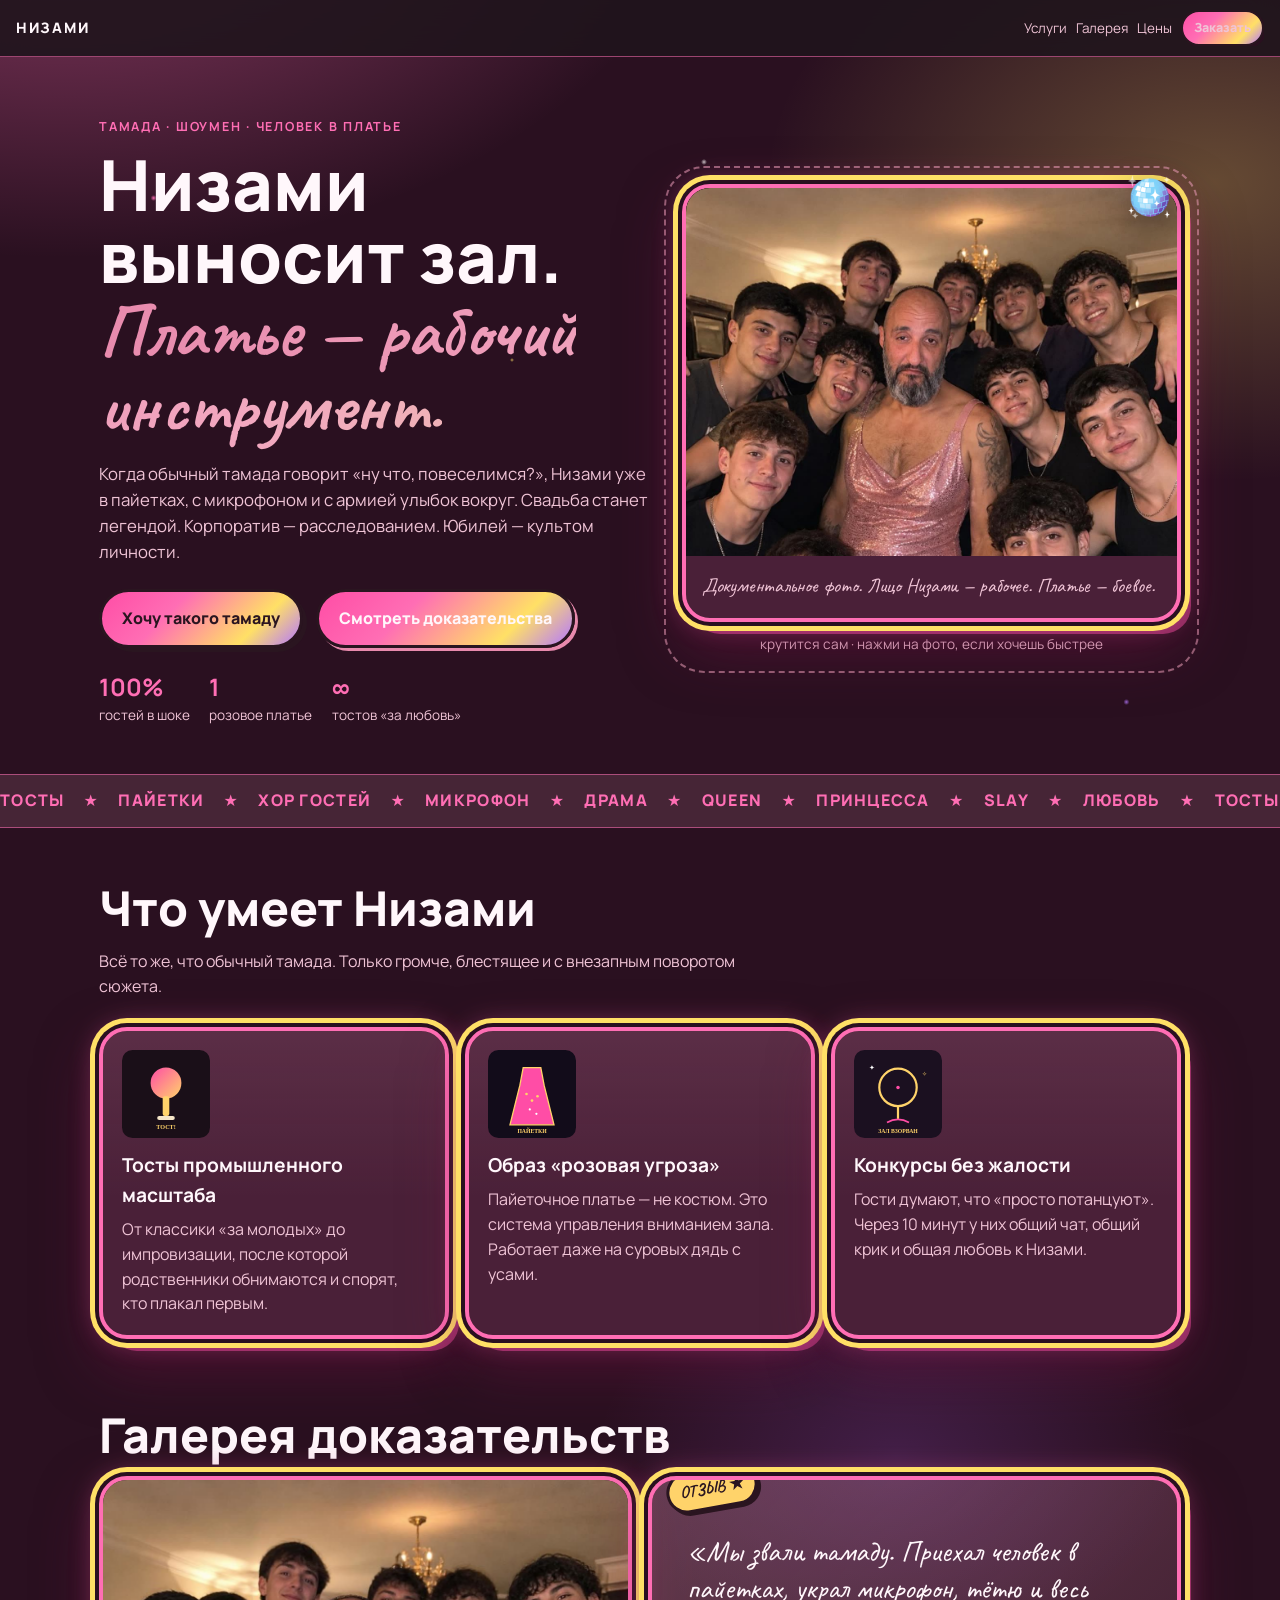
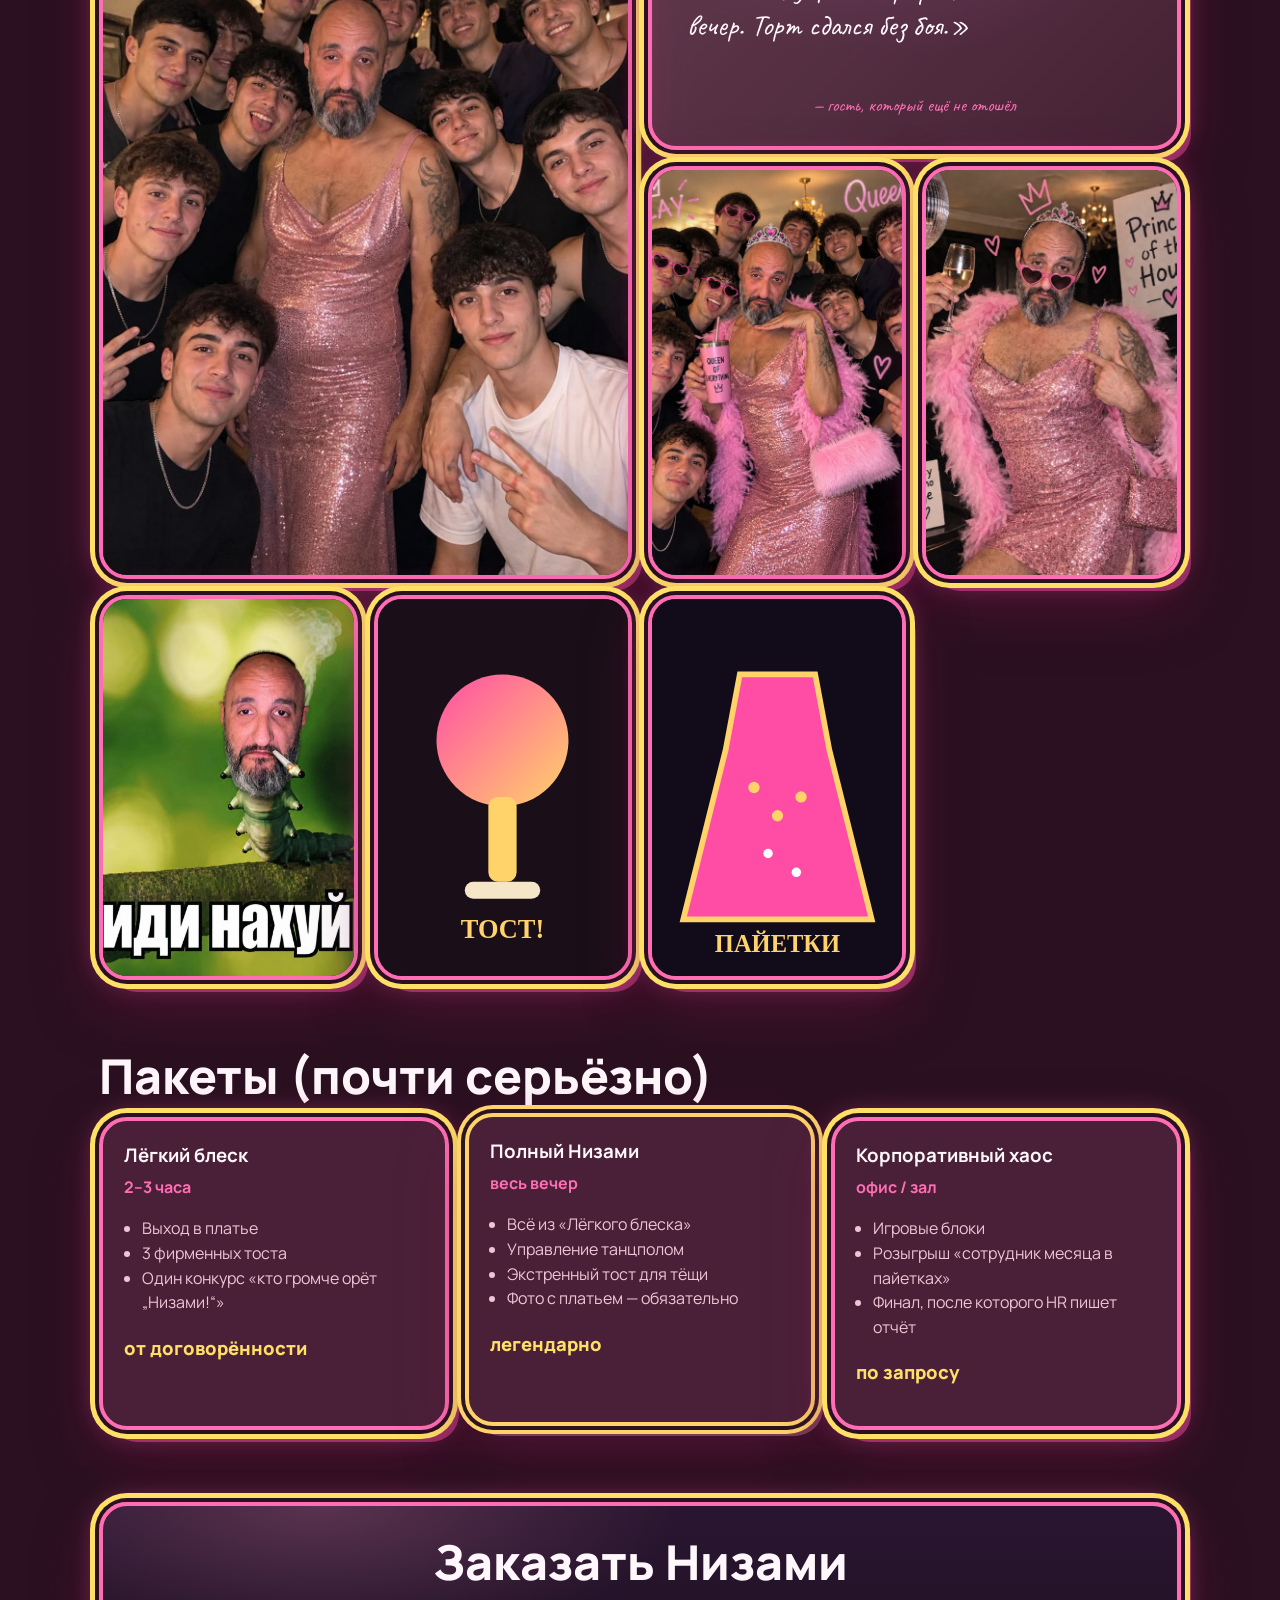
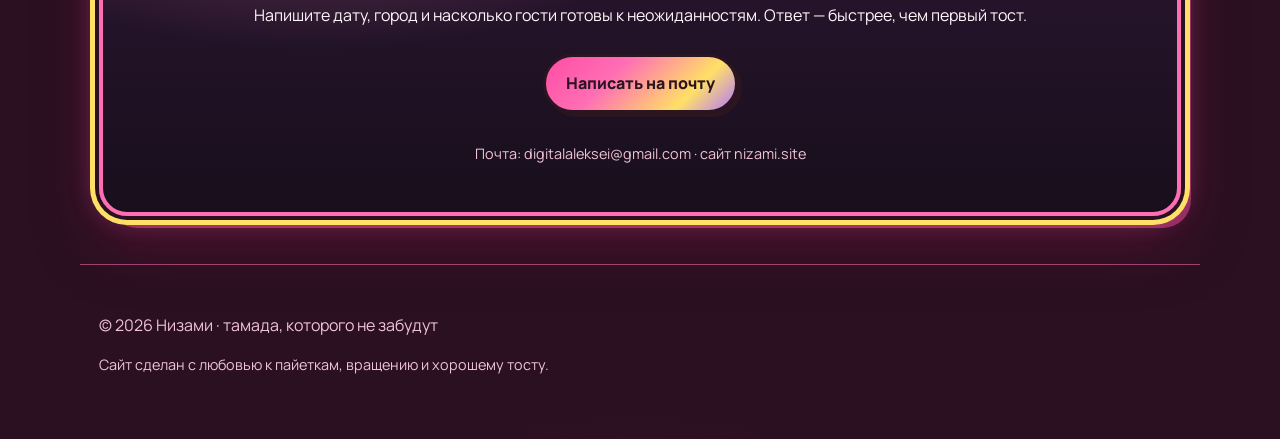
==== commit d5b0e521: "Remove video message section and nav link" ====
--- a/index.html
+++ b/index.html
@@ -8,7 +8,7 @@
   <link rel="preconnect" href="https://fonts.googleapis.com" />
   <link rel="preconnect" href="https://fonts.gstatic.com" crossorigin />
   <link href="https://fonts.googleapis.com/css2?family=Caveat:wght@600;700&family=Manrope:wght@400;600;700;800&display=swap" rel="stylesheet" />
-  <link rel="stylesheet" href="assets/studio.css?v=meme1" />
+  <link rel="stylesheet" href="assets/studio.css?v=nomsg1" />
 </head>
 <body>
   <div class="sparkles" aria-hidden="true"></div>
@@ -24,7 +24,6 @@
     <div class="brand">НИЗАМИ</div>
     <nav>
       <a href="#services">Услуги</a>
-      <a href="#message">Сообщение</a>
       <a href="#gallery">Галерея</a>
       <a href="#prices">Цены</a>
       <a href="#book" class="btn btn-sm pulse">Заказать</a>
@@ -101,27 +100,6 @@
     </section>
 
 
-    <section id="message" class="section message-section">
-      <h2 class="title-pop">Сообщение для Низами</h2>
-      <p class="section-lead">Срочное видео-послание. Включи звук. Не моргай. Пайетки не снимать.</p>
-      <div class="message-card toon-frame float-card">
-        <span class="sticker sticker-b" aria-hidden="true">📺 LIVE</span>
-        <span class="sticker sticker-c" aria-hidden="true">ТОЛЬКО ДЛЯ НИЗАМИ</span>
-        <div class="video-frame toon-frame-inner">
-          <div class="frame-corners" aria-hidden="true">
-            <i></i><i></i><i></i><i></i>
-          </div>
-          <video class="message-video" controls playsinline preload="metadata" poster="assets/nizami-hero.jpg">
-            <source src="assets/message-for-nizami.mp4" type="video/mp4" />
-            Ваш браузер не умеет в видео — но Низами умеет в шоу.
-          </video>
-        </div>
-        <div class="speech-bubble">
-          <p>«Низами, смотри сюда. Это не реклама. Это официальное обращение Вселенной в твоём стиле.»</p>
-        </div>
-        <p class="message-caption">Снято на iPhone · опубликовано специально, чтобы Низами почувствовал себя звездой 🎤💖</p>
-      </div>
-    </section>
 
     <section id="gallery" class="section gallery">
       <h2 class="title-pop">Галерея доказательств</h2>
@@ -209,6 +187,6 @@
     <p>© <span id="y"></span> Низами · тамада, которого не забудут</p>
     <p class="fine">Сайт сделан с любовью к пайеткам, вращению и хорошему тосту.</p>
   </footer>
-  <script src="assets/party.js?v=meme1"></script>
+  <script src="assets/party.js?v=nomsg1"></script>
 </body>
 </html>
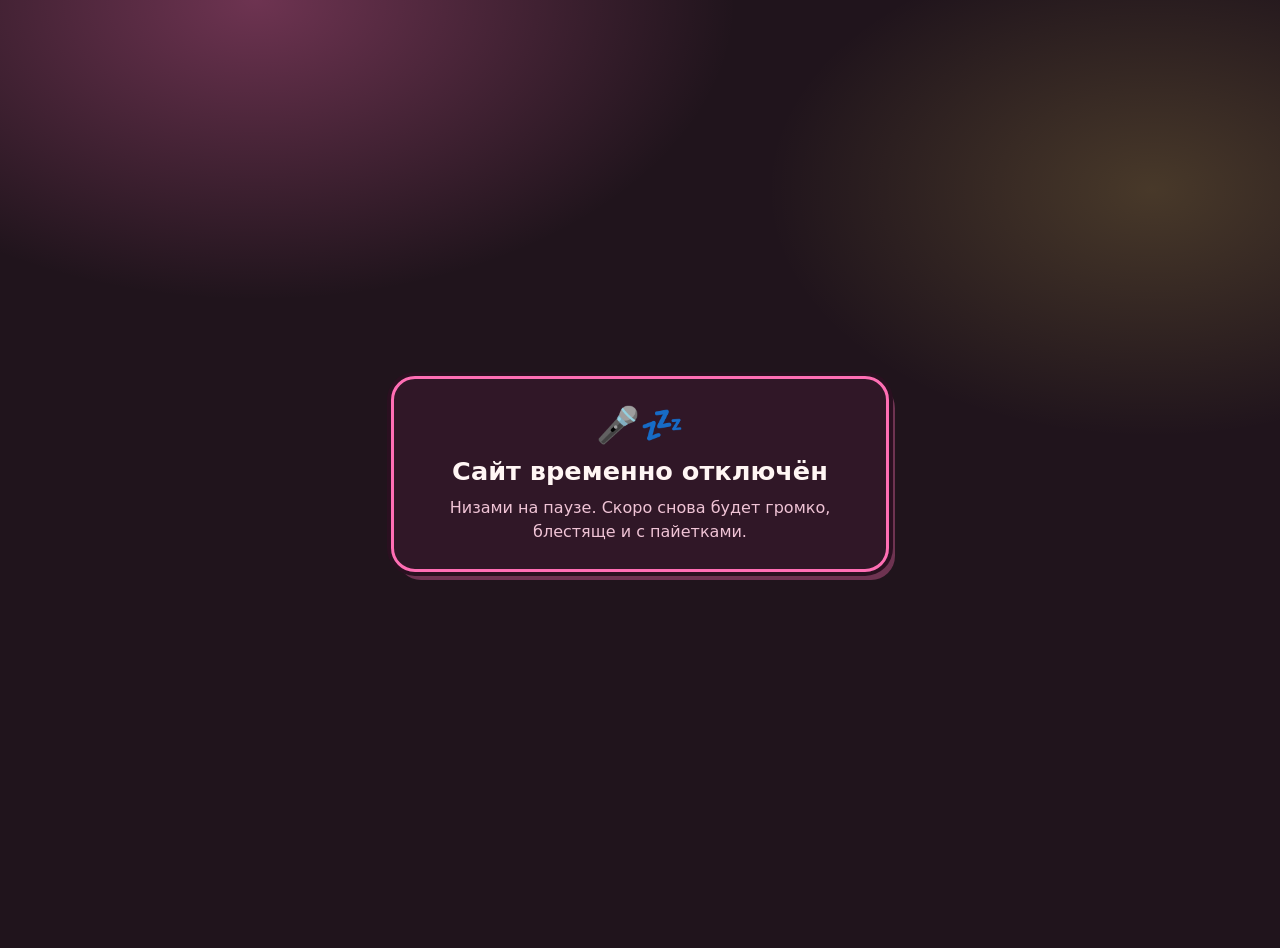
==== commit 62a8888c: "Temporarily pause nizami.site (keep snapshot in index.paused.html)" ====
--- a/index.html
+++ b/index.html
@@ -3,190 +3,36 @@
 <head>
   <meta charset="utf-8" />
   <meta name="viewport" content="width=device-width, initial-scale=1" />
-  <title>Низами — тамада легендарного калибра</title>
-  <meta name="description" content="Тамада Низами: свадьбы, юбилеи и корпоративы, где зал не выживает — но смеётся до слёз. Пайетки включены." />
-  <link rel="preconnect" href="https://fonts.googleapis.com" />
-  <link rel="preconnect" href="https://fonts.gstatic.com" crossorigin />
-  <link href="https://fonts.googleapis.com/css2?family=Caveat:wght@600;700&family=Manrope:wght@400;600;700;800&display=swap" rel="stylesheet" />
-  <link rel="stylesheet" href="assets/studio.css?v=nomsg1" />
+  <meta http-equiv="Cache-Control" content="no-cache, no-store, must-revalidate" />
+  <title>Низами — временно недоступен</title>
+  <style>
+    :root { color-scheme: dark; }
+    body {
+      margin: 0; min-height: 100vh; display: grid; place-items: center;
+      font-family: system-ui, sans-serif; text-align: center;
+      color: #fff6f4;
+      background:
+        radial-gradient(800px 500px at 20% 0%, rgba(255,110,180,.35), transparent 60%),
+        radial-gradient(700px 450px at 90% 20%, rgba(255,224,102,.18), transparent 55%),
+        #20141c;
+      padding: 1.5rem;
+    }
+    .card {
+      max-width: 28rem; padding: 1.6rem 1.4rem;
+      border: 3px solid #ff6eb4; border-radius: 24px;
+      box-shadow: 0 0 0 4px #2a1020, 6px 8px 0 rgba(255,110,180,.35);
+      background: rgba(50, 24, 40, .9);
+    }
+    h1 { margin: 0 0 .6rem; font-size: 1.6rem; }
+    p { margin: 0; color: #f0c4d6; line-height: 1.5; }
+    .emoji { font-size: 2.2rem; margin-bottom: .6rem; }
+  </style>
 </head>
 <body>
-  <div class="sparkles" aria-hidden="true"></div>
-  <div class="floaters" id="floaters" aria-hidden="true">
-    <span class="fly">🍆</span><span class="fly">👑</span><span class="fly">🍆</span><span class="fly">💖</span>
-    <span class="fly">🎤</span><span class="fly">🍆</span><span class="fly">✨</span><span class="fly">🥂</span>
-    <span class="fly">💃</span><span class="fly">🍆</span><span class="fly">🪩</span><span class="fly">💋</span>
-    <span class="fly">🍆</span><span class="fly">🎉</span><span class="fly">🌈</span><span class="fly">🍆</span>
+  <div class="card">
+    <div class="emoji" aria-hidden="true">🎤💤</div>
+    <h1>Сайт временно отключён</h1>
+    <p>Низами на паузе. Скоро снова будет громко, блестяще и с пайетками.</p>
   </div>
-  <div class="confetti" id="confetti" aria-hidden="true"></div>
-
-  <header class="top">
-    <div class="brand">НИЗАМИ</div>
-    <nav>
-      <a href="#services">Услуги</a>
-      <a href="#gallery">Галерея</a>
-      <a href="#prices">Цены</a>
-      <a href="#book" class="btn btn-sm pulse">Заказать</a>
-    </nav>
-  </header>
-
-  <main>
-    <section class="hero">
-      <div class="hero-copy">
-        <p class="eyebrow bounce-x">тамада · шоумен · человек в платье</p>
-        <h1 class="title-pop">Низами выносит зал.<br /><span class="rainbow">Платье — рабочий инструмент.</span></h1>
-        <p class="lead">
-          Когда обычный тамада говорит «ну что, повеселимся?», Низами уже в пайетках,
-          с микрофоном и с армией улыбок вокруг. Свадьба станет легендой. Корпоратив —
-          расследованием. Юбилей — культом личности.
-        </p>
-        <div class="hero-cta">
-          <a class="btn pulse" href="#book">Хочу такого тамаду</a>
-          <a class="btn btn-ghost" href="#gallery">Смотреть доказательства</a>
-        </div>
-        <ul class="stats">
-          <li><strong class="count-up">100%</strong><span>гостей в шоке</span></li>
-          <li><strong>1</strong><span>розовое платье</span></li>
-          <li><strong class="spin-inf">∞</strong><span>тостов «за любовь»</span></li>
-        </ul>
-      </div>
-
-      <div class="hero-stage">
-        <div class="disco" aria-hidden="true">🪩</div>
-        <div class="spin-ring" aria-hidden="true"></div>
-        <figure class="hero-photo spin-slow toon-frame">
-          <div class="photo-carousel" id="heroCarousel">
-            <img class="active" src="assets/nizami-hero.jpg" width="1200" height="900" alt="Тамада Низами в розовом пайеточном платье" />
-            <img src="assets/nizami-queen.jpg" width="1200" height="1500" alt="Низами Queen of Everything" />
-            <img src="assets/nizami-princess.jpg" width="1200" height="1500" alt="Низами Princess of the House" />
-          </div>
-          <figcaption id="heroCap">Документальное фото. Лицо Низами — рабочее. Платье — боевое.</figcaption>
-        </figure>
-        <p class="spin-hint">крутится сам · нажми на фото, если хочешь быстрее</p>
-      </div>
-    </section>
-
-    <section class="marquee" aria-hidden="true">
-      <div class="marquee-track">
-        <span>ТОСТЫ</span><span>★</span><span>ПАЙЕТКИ</span><span>★</span><span>ХОР ГОСТЕЙ</span><span>★</span>
-        <span>МИКРОФОН</span><span>★</span><span>ДРАМА</span><span>★</span><span>QUEEN</span><span>★</span>
-        <span>ПРИНЦЕССА</span><span>★</span><span>SLAY</span><span>★</span><span>ЛЮБОВЬ</span><span>★</span>
-        <span>ТОСТЫ</span><span>★</span><span>ПАЙЕТКИ</span><span>★</span><span>ХОР ГОСТЕЙ</span><span>★</span>
-        <span>МИКРОФОН</span><span>★</span><span>ДРАМА</span><span>★</span><span>QUEEN</span><span>★</span>
-        <span>ПРИНЦЕССА</span><span>★</span><span>SLAY</span><span>★</span><span>ЛЮБОВЬ</span><span>★</span>
-      </div>
-    </section>
-
-    <section id="services" class="section">
-      <h2 class="title-pop">Что умеет Низами</h2>
-      <p class="section-lead">Всё то же, что обычный тамада. Только громче, блестящее и с внезапным поворотом сюжета.</p>
-      <div class="cards">
-        <article class="card float-card toon-frame">
-          <img class="icon-spin" src="assets/badge-mic.svg" alt="" />
-          <h3>Тосты промышленного масштаба</h3>
-          <p>От классики «за молодых» до импровизации, после которой родственники обнимаются и спорят, кто плакал первым.</p>
-        </article>
-        <article class="card float-card delay-1 toon-frame">
-          <img class="icon-spin reverse" src="assets/badge-dress.svg" alt="" />
-          <h3>Образ «розовая угроза»</h3>
-          <p>Пайеточное платье — не костюм. Это система управления вниманием зала. Работает даже на суровых дядь с усами.</p>
-        </article>
-        <article class="card float-card delay-2 toon-frame">
-          <img class="icon-spin" src="assets/badge-party.svg" alt="" />
-          <h3>Конкурсы без жалости</h3>
-          <p>Гости думают, что «просто потанцуют». Через 10 минут у них общий чат, общий крик и общая любовь к Низами.</p>
-        </article>
-      </div>
-    </section>
-
-
-
-    <section id="gallery" class="section gallery">
-      <h2 class="title-pop">Галерея доказательств</h2>
-      <div class="gallery-grid">
-        <figure class="shot big tilt-hover toon-frame">
-          <img src="assets/nizami-hero.jpg" alt="Низами в центре праздника" />
-          <figcaption>«Я не улыбаюсь. Я веду.»</figcaption>
-        </figure>
-        <figure class="quote-card toon-frame wobble-soft">
-          <span class="sticker sticker-a" aria-hidden="true">ОТЗЫВ ★</span>
-          <blockquote>«Мы звали тамаду. Приехал человек в пайетках, украл микрофон, тётю и весь вечер. Торт сдался без боя.»</blockquote>
-          <figcaption class="quote-by">— гость, который ещё не отошёл</figcaption>
-        </figure>
-        <figure class="shot tilt-hover spin-on-hover toon-frame">
-          <img src="assets/nizami-queen.jpg" alt="Низами Queen of Everything" />
-          <figcaption>Queen of Everything</figcaption>
-        </figure>
-        <figure class="shot tilt-hover spin-on-hover toon-frame">
-          <img src="assets/nizami-princess.jpg" alt="Низами Princess of the House" />
-          <figcaption>Princess of the House</figcaption>
-        </figure>
-        <figure class="shot tilt-hover toon-frame meme-shot">
-          <img src="assets/nizami-care-service.jpg" alt="Официальный мем Низами: гусеница с сигаретой" />
-          <figcaption>«А можно подешевле?» — служба заботы уже ответила</figcaption>
-        </figure>
-        <figure class="shot tilt-hover toon-frame">
-          <img class="icon-spin reverse" src="assets/badge-mic.svg" alt="" />
-          <figcaption>Микрофон тоже в команде</figcaption>
-        </figure>
-        <figure class="shot tilt-hover toon-frame">
-          <img class="icon-spin" src="assets/badge-dress.svg" alt="" />
-          <figcaption>Официальная форма тамады</figcaption>
-        </figure>
-      </div>
-    </section>
-
-    <section id="prices" class="section">
-      <h2 class="title-pop">Пакеты (почти серьёзно)</h2>
-      <div class="prices">
-        <article class="price float-card toon-frame">
-          <h3>Лёгкий блеск</h3>
-          <p class="tag">2–3 часа</p>
-          <ul>
-            <li>Выход в платье</li>
-            <li>3 фирменных тоста</li>
-            <li>Один конкурс «кто громче орёт „Низами!“»</li>
-          </ul>
-          <p class="sum">от договорённости</p>
-        </article>
-        <article class="price featured float-card delay-1 toon-frame">
-          <h3>Полный Низами</h3>
-          <p class="tag">весь вечер</p>
-          <ul>
-            <li>Всё из «Лёгкого блеска»</li>
-            <li>Управление танцполом</li>
-            <li>Экстренный тост для тёщи</li>
-            <li>Фото с платьем — обязательно</li>
-          </ul>
-          <p class="sum">легендарно</p>
-        </article>
-        <article class="price float-card delay-2 toon-frame">
-          <h3>Корпоративный хаос</h3>
-          <p class="tag">офис / зал</p>
-          <ul>
-            <li>Игровые блоки</li>
-            <li>Розыгрыш «сотрудник месяца в пайетках»</li>
-            <li>Финал, после которого HR пишет отчёт</li>
-          </ul>
-          <p class="sum">по запросу</p>
-        </article>
-      </div>
-    </section>
-
-    <section id="book" class="section book">
-      <div class="book-box pulse-border toon-frame">
-        <h2 class="title-pop">Заказать Низами</h2>
-        <p>Напишите дату, город и насколько гости готовы к неожиданностям. Ответ — быстрее, чем первый тост.</p>
-        <a class="btn pulse" href="mailto:digitalaleksei@gmail.com?subject=Тамада%20Низами%20на%20праздник">Написать на почту</a>
-        <p class="fine">Почта: digitalaleksei@gmail.com · сайт nizami.site</p>
-      </div>
-    </section>
-  </main>
-
-  <footer>
-    <p>© <span id="y"></span> Низами · тамада, которого не забудут</p>
-    <p class="fine">Сайт сделан с любовью к пайеткам, вращению и хорошему тосту.</p>
-  </footer>
-  <script src="assets/party.js?v=nomsg1"></script>
 </body>
 </html>
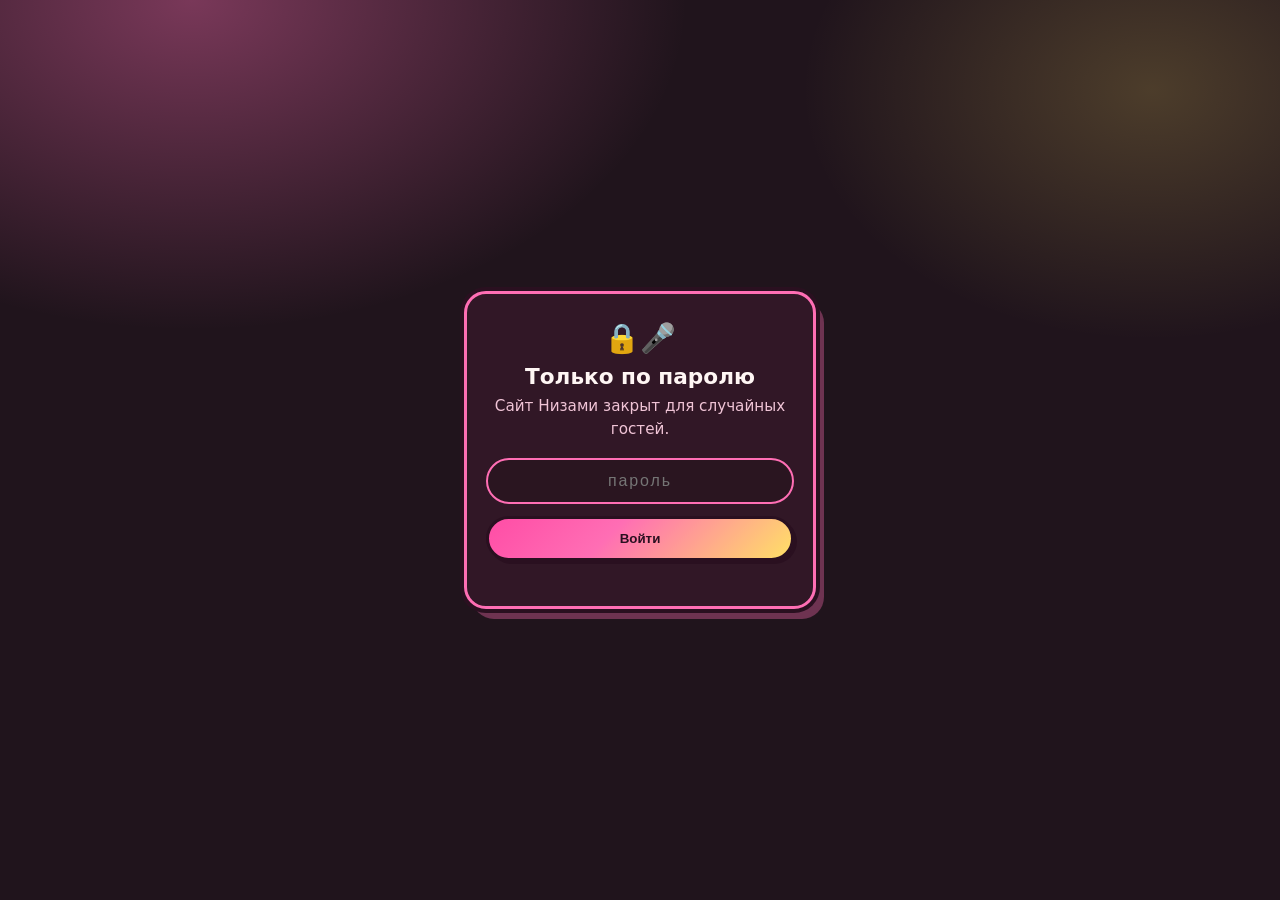
==== commit b8103f5f: "Add password gate (session unlock); restore site from pause" ====
--- a/index.html
+++ b/index.html
@@ -4,35 +4,291 @@
   <meta charset="utf-8" />
   <meta name="viewport" content="width=device-width, initial-scale=1" />
   <meta http-equiv="Cache-Control" content="no-cache, no-store, must-revalidate" />
-  <title>Низами — временно недоступен</title>
-  <style>
-    :root { color-scheme: dark; }
-    body {
-      margin: 0; min-height: 100vh; display: grid; place-items: center;
-      font-family: system-ui, sans-serif; text-align: center;
-      color: #fff6f4;
+  <meta http-equiv="Pragma" content="no-cache" />
+  <title>Низами — тамада легендарного калибра</title>
+  <meta name="description" content="Тамада Низами: свадьбы, юбилеи и корпоративы, где зал не выживает — но смеётся до слёз. Пайетки включены." />
+  <link rel="preconnect" href="https://fonts.googleapis.com" />
+  <link rel="preconnect" href="https://fonts.gstatic.com" crossorigin />
+  <link href="https://fonts.googleapis.com/css2?family=Caveat:wght@600;700&family=Manrope:wght@400;600;700;800&display=swap" rel="stylesheet" />
+  <link rel="stylesheet" href="assets/studio.css?v=gate1" />
+
+  <style id="gate-style">
+    html.nizami-locked body > :not(#nizami-gate) { display: none !important; }
+    #nizami-gate {
+      position: fixed; inset: 0; z-index: 99999;
+      display: grid; place-items: center;
+      padding: 1.25rem;
       background:
-        radial-gradient(800px 500px at 20% 0%, rgba(255,110,180,.35), transparent 60%),
-        radial-gradient(700px 450px at 90% 20%, rgba(255,224,102,.18), transparent 55%),
+        radial-gradient(900px 600px at 15% 0%, rgba(255,110,180,.4), transparent 55%),
+        radial-gradient(700px 500px at 90% 10%, rgba(255,224,102,.2), transparent 50%),
         #20141c;
-      padding: 1.5rem;
-    }
-    .card {
-      max-width: 28rem; padding: 1.6rem 1.4rem;
-      border: 3px solid #ff6eb4; border-radius: 24px;
-      box-shadow: 0 0 0 4px #2a1020, 6px 8px 0 rgba(255,110,180,.35);
-      background: rgba(50, 24, 40, .9);
-    }
-    h1 { margin: 0 0 .6rem; font-size: 1.6rem; }
-    p { margin: 0; color: #f0c4d6; line-height: 1.5; }
-    .emoji { font-size: 2.2rem; margin-bottom: .6rem; }
+      color: #fff6f4; font-family: system-ui, sans-serif;
+    }
+    #nizami-gate .box {
+      width: min(100%, 22rem);
+      padding: 1.4rem 1.2rem 1.2rem;
+      border: 3px solid #ff6eb4; border-radius: 22px;
+      background: rgba(50,24,40,.95);
+      box-shadow: 0 0 0 4px #2a1020, 8px 10px 0 rgba(255,110,180,.35);
+      text-align: center;
+    }
+    #nizami-gate h1 { margin: 0 0 .4rem; font-size: 1.35rem; }
+    #nizami-gate p { margin: 0 0 1rem; color: #f0c4d6; font-size: .95rem; }
+    #nizami-gate input {
+      width: 100%; box-sizing: border-box;
+      padding: .75rem .9rem; border-radius: 999px;
+      border: 2px solid #ff6eb4; background: #2a1520; color: #fff6f4;
+      font-size: 1rem; text-align: center; letter-spacing: .12em;
+      outline: none;
+    }
+    #nizami-gate button {
+      margin-top: .75rem; width: 100%;
+      padding: .75rem 1rem; border-radius: 999px;
+      border: 3px solid #2a1020; cursor: pointer;
+      font-weight: 800; color: #2a1020;
+      background: linear-gradient(135deg, #ff4da6, #ff6eb4 40%, #ffe066);
+      box-shadow: 3px 3px 0 #2a1020;
+    }
+    #nizami-gate .err { color: #ffb3c9; min-height: 1.2em; margin-top: .55rem; font-size: .9rem; }
   </style>
+
 </head>
 <body>
-  <div class="card">
-    <div class="emoji" aria-hidden="true">🎤💤</div>
-    <h1>Сайт временно отключён</h1>
-    <p>Низами на паузе. Скоро снова будет громко, блестяще и с пайетками.</p>
+
+  <div id="nizami-gate" role="dialog" aria-modal="true" aria-label="Вход на сайт">
+    <div class="box">
+      <div aria-hidden="true" style="font-size:1.8rem;margin-bottom:.35rem">🔒🎤</div>
+      <h1>Только по паролю</h1>
+      <p>Сайт Низами закрыт для случайных гостей.</p>
+      <form id="nizami-gate-form" autocomplete="current-password">
+        <input id="nizami-gate-pass" type="password" inputmode="numeric" placeholder="пароль" autofocus />
+        <button type="submit">Войти</button>
+        <div class="err" id="nizami-gate-err" aria-live="polite"></div>
+      </form>
+    </div>
   </div>
+
+
+  <script>
+  (function () {
+    var HASH = "2a057642222a878bc360f52f8e1f0dfd2af93196f123269397423155a4ec4884";
+    var KEY = "nizami_gate_ok_v1";
+    function unlock() {
+      document.documentElement.classList.remove("nizami-locked");
+      var g = document.getElementById("nizami-gate");
+      if (g) g.remove();
+      var s = document.getElementById("gate-style");
+      if (s) s.remove();
+    }
+    async function sha256hex(text) {
+      var data = new TextEncoder().encode(text);
+      var buf = await crypto.subtle.digest("SHA-256", data);
+      return Array.from(new Uint8Array(buf)).map(function (b) {
+        return b.toString(16).padStart(2, "0");
+      }).join("");
+    }
+    if (sessionStorage.getItem(KEY) === "1") {
+      unlock();
+      return;
+    }
+    document.documentElement.classList.add("nizami-locked");
+    document.getElementById("nizami-gate-form").addEventListener("submit", async function (e) {
+      e.preventDefault();
+      var pass = document.getElementById("nizami-gate-pass").value || "";
+      var err = document.getElementById("nizami-gate-err");
+      try {
+        var h = await sha256hex(pass);
+        if (h === HASH) {
+          sessionStorage.setItem(KEY, "1");
+          unlock();
+        } else {
+          err.textContent = "Неверный пароль";
+          document.getElementById("nizami-gate-pass").value = "";
+          document.getElementById("nizami-gate-pass").focus();
+        }
+      } catch (ex) {
+        err.textContent = "Ошибка входа";
+      }
+    });
+  })();
+  </script>
+
+  <div class="sparkles" aria-hidden="true"></div>
+  <div class="floaters" id="floaters" aria-hidden="true">
+    <span class="fly">🍆</span><span class="fly">👑</span><span class="fly">🍆</span><span class="fly">💖</span>
+    <span class="fly">🎤</span><span class="fly">🍆</span><span class="fly">✨</span><span class="fly">🥂</span>
+    <span class="fly">💃</span><span class="fly">🍆</span><span class="fly">🪩</span><span class="fly">💋</span>
+    <span class="fly">🍆</span><span class="fly">🎉</span><span class="fly">🌈</span><span class="fly">🍆</span>
+  </div>
+  <div class="confetti" id="confetti" aria-hidden="true"></div>
+
+  <header class="top">
+    <div class="brand">НИЗАМИ</div>
+    <nav>
+      <a href="#services">Услуги</a>
+      <a href="#gallery">Галерея</a>
+      <a href="#prices">Цены</a>
+      <a href="#book" class="btn btn-sm pulse">Заказать</a>
+    </nav>
+  </header>
+
+  <main>
+    <section class="hero">
+      <div class="hero-copy">
+        <p class="eyebrow bounce-x">тамада · шоумен · человек в платье</p>
+        <h1 class="title-pop">Низами выносит зал.<br /><span class="rainbow">Платье — рабочий инструмент.</span></h1>
+        <p class="lead">
+          Когда обычный тамада говорит «ну что, повеселимся?», Низами уже в пайетках,
+          с микрофоном и с армией улыбок вокруг. Свадьба станет легендой. Корпоратив —
+          расследованием. Юбилей — культом личности.
+        </p>
+        <div class="hero-cta">
+          <a class="btn pulse" href="#book">Хочу такого тамаду</a>
+          <a class="btn btn-ghost" href="#gallery">Смотреть доказательства</a>
+        </div>
+        <ul class="stats">
+          <li><strong class="count-up">100%</strong><span>гостей в шоке</span></li>
+          <li><strong>1</strong><span>розовое платье</span></li>
+          <li><strong class="spin-inf">∞</strong><span>тостов «за любовь»</span></li>
+        </ul>
+      </div>
+
+      <div class="hero-stage">
+        <div class="disco" aria-hidden="true">🪩</div>
+        <div class="spin-ring" aria-hidden="true"></div>
+        <figure class="hero-photo spin-slow toon-frame">
+          <div class="photo-carousel" id="heroCarousel">
+            <img class="active" src="assets/nizami-hero.jpg" width="1200" height="900" alt="Тамада Низами в розовом пайеточном платье" />
+            <img src="assets/nizami-queen.jpg" width="1200" height="1500" alt="Низами Queen of Everything" />
+            <img src="assets/nizami-princess.jpg" width="1200" height="1500" alt="Низами Princess of the House" />
+          </div>
+          <figcaption id="heroCap">Документальное фото. Лицо Низами — рабочее. Платье — боевое.</figcaption>
+        </figure>
+        <p class="spin-hint">крутится сам · нажми на фото, если хочешь быстрее</p>
+      </div>
+    </section>
+
+    <section class="marquee" aria-hidden="true">
+      <div class="marquee-track">
+        <span>ТОСТЫ</span><span>★</span><span>ПАЙЕТКИ</span><span>★</span><span>ХОР ГОСТЕЙ</span><span>★</span>
+        <span>МИКРОФОН</span><span>★</span><span>ДРАМА</span><span>★</span><span>QUEEN</span><span>★</span>
+        <span>ПРИНЦЕССА</span><span>★</span><span>SLAY</span><span>★</span><span>ЛЮБОВЬ</span><span>★</span>
+        <span>ТОСТЫ</span><span>★</span><span>ПАЙЕТКИ</span><span>★</span><span>ХОР ГОСТЕЙ</span><span>★</span>
+        <span>МИКРОФОН</span><span>★</span><span>ДРАМА</span><span>★</span><span>QUEEN</span><span>★</span>
+        <span>ПРИНЦЕССА</span><span>★</span><span>SLAY</span><span>★</span><span>ЛЮБОВЬ</span><span>★</span>
+      </div>
+    </section>
+
+    <section id="services" class="section">
+      <h2 class="title-pop">Что умеет Низами</h2>
+      <p class="section-lead">Всё то же, что обычный тамада. Только громче, блестящее и с внезапным поворотом сюжета.</p>
+      <div class="cards">
+        <article class="card float-card toon-frame">
+          <img class="icon-spin" src="assets/badge-mic.svg" alt="" />
+          <h3>Тосты промышленного масштаба</h3>
+          <p>От классики «за молодых» до импровизации, после которой родственники обнимаются и спорят, кто плакал первым.</p>
+        </article>
+        <article class="card float-card delay-1 toon-frame">
+          <img class="icon-spin reverse" src="assets/badge-dress.svg" alt="" />
+          <h3>Образ «розовая угроза»</h3>
+          <p>Пайеточное платье — не костюм. Это система управления вниманием зала. Работает даже на суровых дядь с усами.</p>
+        </article>
+        <article class="card float-card delay-2 toon-frame">
+          <img class="icon-spin" src="assets/badge-party.svg" alt="" />
+          <h3>Конкурсы без жалости</h3>
+          <p>Гости думают, что «просто потанцуют». Через 10 минут у них общий чат, общий крик и общая любовь к Низами.</p>
+        </article>
+      </div>
+    </section>
+
+
+
+    <section id="gallery" class="section gallery">
+      <h2 class="title-pop">Галерея доказательств</h2>
+      <div class="gallery-grid">
+        <figure class="shot big tilt-hover toon-frame">
+          <img src="assets/nizami-hero.jpg" alt="Низами в центре праздника" />
+          <figcaption>«Я не улыбаюсь. Я веду.»</figcaption>
+        </figure>
+        <figure class="quote-card toon-frame wobble-soft">
+          <span class="sticker sticker-a" aria-hidden="true">ОТЗЫВ ★</span>
+          <blockquote>«Мы звали тамаду. Приехал человек в пайетках, украл микрофон, тётю и весь вечер. Торт сдался без боя.»</blockquote>
+          <figcaption class="quote-by">— гость, который ещё не отошёл</figcaption>
+        </figure>
+        <figure class="shot tilt-hover spin-on-hover toon-frame">
+          <img src="assets/nizami-queen.jpg" alt="Низами Queen of Everything" />
+          <figcaption>Queen of Everything</figcaption>
+        </figure>
+        <figure class="shot tilt-hover spin-on-hover toon-frame">
+          <img src="assets/nizami-princess.jpg" alt="Низами Princess of the House" />
+          <figcaption>Princess of the House</figcaption>
+        </figure>
+        <figure class="shot tilt-hover toon-frame meme-shot">
+          <img src="assets/nizami-care-service.jpg" alt="Официальный мем Низами: гусеница с сигаретой" />
+          <figcaption>«А можно подешевле?» — служба заботы уже ответила</figcaption>
+        </figure>
+        <figure class="shot tilt-hover toon-frame">
+          <img class="icon-spin reverse" src="assets/badge-mic.svg" alt="" />
+          <figcaption>Микрофон тоже в команде</figcaption>
+        </figure>
+        <figure class="shot tilt-hover toon-frame">
+          <img class="icon-spin" src="assets/badge-dress.svg" alt="" />
+          <figcaption>Официальная форма тамады</figcaption>
+        </figure>
+      </div>
+    </section>
+
+    <section id="prices" class="section">
+      <h2 class="title-pop">Пакеты (почти серьёзно)</h2>
+      <div class="prices">
+        <article class="price float-card toon-frame">
+          <h3>Лёгкий блеск</h3>
+          <p class="tag">2–3 часа</p>
+          <ul>
+            <li>Выход в платье</li>
+            <li>3 фирменных тоста</li>
+            <li>Один конкурс «кто громче орёт „Низами!“»</li>
+          </ul>
+          <p class="sum">от договорённости</p>
+        </article>
+        <article class="price featured float-card delay-1 toon-frame">
+          <h3>Полный Низами</h3>
+          <p class="tag">весь вечер</p>
+          <ul>
+            <li>Всё из «Лёгкого блеска»</li>
+            <li>Управление танцполом</li>
+            <li>Экстренный тост для тёщи</li>
+            <li>Фото с платьем — обязательно</li>
+          </ul>
+          <p class="sum">легендарно</p>
+        </article>
+        <article class="price float-card delay-2 toon-frame">
+          <h3>Корпоративный хаос</h3>
+          <p class="tag">офис / зал</p>
+          <ul>
+            <li>Игровые блоки</li>
+            <li>Розыгрыш «сотрудник месяца в пайетках»</li>
+            <li>Финал, после которого HR пишет отчёт</li>
+          </ul>
+          <p class="sum">по запросу</p>
+        </article>
+      </div>
+    </section>
+
+    <section id="book" class="section book">
+      <div class="book-box pulse-border toon-frame">
+        <h2 class="title-pop">Заказать Низами</h2>
+        <p>Напишите дату, город и насколько гости готовы к неожиданностям. Ответ — быстрее, чем первый тост.</p>
+        <a class="btn pulse" href="mailto:digitalaleksei@gmail.com?subject=Тамада%20Низами%20на%20праздник">Написать на почту</a>
+        <p class="fine">Почта: digitalaleksei@gmail.com · сайт nizami.site</p>
+      </div>
+    </section>
+  </main>
+
+  <footer>
+    <p>© <span id="y"></span> Низами · тамада, которого не забудут</p>
+    <p class="fine">Сайт сделан с любовью к пайеткам, вращению и хорошему тосту.</p>
+  </footer>
+  <script src="assets/party.js?v=gate1"></script>
 </body>
 </html>
--- a/assets/studio.css
+++ b/assets/studio.css
@@ -0,0 +1,551 @@
+:root {
+  --bg: #2a1020;
+  --bg2: #3a1830;
+  --pink: #ff6eb4;
+  --rose: #ff4da6;
+  --gold: #ffe066;
+  --cream: #fff7fb;
+  --muted: #f0c4d6;
+  --card: #4a2038;
+  --line: rgba(255, 110, 180, 0.55);
+  --shadow: 0 24px 60px rgba(120, 20, 70, .5);
+  --radius: 28px;
+  --font: "Manrope", system-ui, sans-serif;
+  --display: "Caveat", cursive;
+}
+* { box-sizing: border-box; }
+html { scroll-behavior: smooth; }
+body {
+  margin: 0;
+  font-family: var(--font);
+  color: var(--cream);
+  background:
+    radial-gradient(1200px 800px at 5% -5%, rgba(255,110,180,.55), transparent 55%),
+    radial-gradient(900px 600px at 95% 5%, rgba(255,224,102,.28), transparent 50%),
+    radial-gradient(900px 700px at 50% 110%, rgba(255,77,166,.35), transparent 55%),
+    radial-gradient(600px 400px at 70% 40%, rgba(180,100,255,.18), transparent 50%),
+    var(--bg);
+  line-height: 1.55;
+  overflow-x: hidden;
+}
+a { color: inherit; text-decoration: none; }
+img { max-width: 100%; display: block; }
+.top {
+  position: sticky; top: 0; z-index: 20;
+  display: flex; justify-content: space-between; align-items: center;
+  gap: .75rem;
+  padding: 0.65rem 1rem;
+  backdrop-filter: blur(14px);
+  background: rgba(32,20,28,.9);
+  border-bottom: 1px solid var(--line);
+  flex-wrap: nowrap;
+}
+.brand {
+  font-weight: 800; letter-spacing: .12em; font-size: .9rem;
+  flex: 0 0 auto; white-space: nowrap;
+}
+.top nav {
+  display: flex; gap: .55rem; align-items: center;
+  flex: 1 1 auto; justify-content: flex-end;
+  flex-wrap: nowrap;
+  min-width: 0;
+  overflow-x: auto;
+  -webkit-overflow-scrolling: touch;
+  scrollbar-width: none;
+}
+.top nav::-webkit-scrollbar { display: none; }
+.top nav a {
+  color: var(--muted); font-size: .84rem;
+  white-space: nowrap; flex: 0 0 auto;
+}
+.top nav a:hover { color: var(--pink); }
+nav { display: flex; gap: 1rem; align-items: center; }
+nav a { color: var(--muted); font-size: .92rem; }
+nav a:hover { color: var(--pink); }
+.btn {
+  display: inline-flex; align-items: center; justify-content: center;
+  padding: .9rem 1.25rem; border-radius: 999px;
+  background: linear-gradient(135deg, #e88aad, #f2a7c0 40%, #f7c4d4);
+  color: #2a1520; font-weight: 800; border: 0; box-shadow: 0 16px 40px rgba(232,138,173,.35);
+  transition: transform .2s ease;
+}
+.btn:hover { transform: scale(1.06) rotate(-2deg); }
+.btn-sm { padding: .55rem .95rem; font-size: .85rem; }
+.btn-ghost {
+  background: transparent; color: var(--cream);
+  border: 1px solid var(--line); box-shadow: none;
+}
+.hero {
+  display: grid; gap: 2rem; padding: 2.5rem 1.2rem 1rem;
+  max-width: 1120px; margin: 0 auto;
+}
+@media (min-width: 900px) {
+  .hero { grid-template-columns: 1.05fr .95fr; align-items: center; padding-top: 3.5rem; }
+}
+.eyebrow {
+  color: var(--pink); text-transform: uppercase; letter-spacing: .14em;
+  font-size: .78rem; font-weight: 700; margin: 0 0 .8rem;
+}
+h1, .title-pop {
+  font-size: clamp(2.4rem, 6vw, 4.4rem);
+  line-height: 1.02; margin: 0 0 1rem; font-weight: 800;
+}
+.section h2.title-pop { font-size: clamp(2rem, 4vw, 3rem); }
+h1 span, .rainbow {
+  font-family: var(--display); font-weight: 700; font-size: 1.05em;
+  background: linear-gradient(90deg, #e88aad, #f2a7c0, #ebc7a8, #f2a7c0, #e88aad);
+  background-size: 300% 100%;
+  -webkit-background-clip: text; background-clip: text; color: transparent;
+  animation: rainbow 4s linear infinite;
+}
+@keyframes rainbow { to { background-position: 300% 0; } }
+.lead { color: var(--muted); font-size: 1.05rem; max-width: 38rem; }
+.hero-cta { display: flex; flex-wrap: wrap; gap: .8rem; margin: 1.5rem 0 1.2rem; }
+.stats { list-style: none; display: flex; gap: 1.2rem; padding: 0; margin: 0; flex-wrap: wrap; }
+.stats li { display: grid; }
+.stats strong { font-size: 1.5rem; color: var(--pink); }
+.stats span { color: var(--muted); font-size: .85rem; }
+
+.hero-stage { position: relative; }
+.hero-photo {
+  margin: 0; border-radius: var(--radius); overflow: hidden;
+  border: 1px solid var(--line); box-shadow: var(--shadow);
+  background: var(--card); cursor: pointer;
+  transform-style: preserve-3d;
+}
+.photo-carousel { position: relative; aspect-ratio: 4/3; background: #000; }
+.photo-carousel img {
+  position: absolute; inset: 0; width: 100%; height: 100%;
+  object-fit: cover; object-position: center top;
+  opacity: 0; transition: opacity .6s ease;
+}
+.photo-carousel img.active { opacity: 1; }
+.hero-photo figcaption {
+  padding: .85rem 1rem 1.1rem; color: var(--muted);
+  font-family: var(--display); font-size: 1.25rem;
+}
+.spin-hint { text-align: center; color: var(--muted); font-size: .85rem; margin: .7rem 0 0; }
+.spin-slow { animation: wobble-spin 10s linear infinite; }
+.spin-slow.fast { animation-duration: 2.2s; }
+@keyframes wobble-spin {
+  0% { transform: rotate(-2deg) scale(1); }
+  25% { transform: rotate(2deg) scale(1.02); }
+  50% { transform: rotate(-1deg) scale(1); }
+  75% { transform: rotate(3deg) scale(1.03); }
+  100% { transform: rotate(-2deg) scale(1); }
+}
+.spin-ring {
+  position: absolute; inset: -18px; border-radius: 40px;
+  border: 2px dashed rgba(242,167,192,.55);
+  animation: spin 12s linear infinite; pointer-events: none; z-index: 0;
+}
+.hero-photo { position: relative; z-index: 1; }
+.disco {
+  position: absolute; top: -18px; right: 8px; font-size: 2.4rem;
+  animation: spin 3s linear infinite; z-index: 2; filter: drop-shadow(0 8px 16px rgba(0,0,0,.4));
+}
+@keyframes spin { to { transform: rotate(360deg); } }
+
+.marquee {
+  overflow: hidden; border-block: 1px solid var(--line);
+  background: rgba(242,167,192,.14); margin: 2rem 0 0;
+}
+.marquee-track {
+  display: flex; gap: 1.2rem; white-space: nowrap;
+  padding: .85rem 0; animation: slide 22s linear infinite;
+  font-weight: 800; letter-spacing: .08em; color: var(--pink);
+}
+@keyframes slide { from { transform: translateX(0); } to { transform: translateX(-50%); } }
+.section { max-width: 1120px; margin: 0 auto; padding: 3.5rem 1.2rem 1rem; }
+.section-lead { color: var(--muted); max-width: 40rem; margin-bottom: 1.8rem; }
+.cards { display: grid; gap: 1rem; }
+@media (min-width: 800px) { .cards { grid-template-columns: repeat(3, 1fr); } }
+.card {
+  background: linear-gradient(180deg, rgba(242,167,192,.10), transparent 55%), var(--card);
+  border: 1px solid var(--line); border-radius: 24px; padding: 1.2rem;
+}
+.card img, .icon-spin { width: 88px; height: 88px; margin-bottom: .8rem; }
+.card h3 { margin: 0 0 .4rem; font-size: 1.2rem; }
+.card p { margin: 0; color: var(--muted); }
+.gallery-grid {
+  display: grid; gap: 1rem;
+  grid-template-columns: repeat(2, 1fr);
+}
+@media (min-width: 800px) {
+  .gallery-grid { grid-template-columns: repeat(4, 1fr); }
+  .gallery-grid .big { grid-column: span 2; grid-row: span 2; }
+  .gallery-grid .quote-card { grid-column: span 2; }
+}
+.shot, .quote-card {
+  margin: 0; border-radius: 22px; overflow: hidden;
+  border: 1px solid var(--line); background: var(--card);
+}
+.shot img { width: 100%; height: 100%; object-fit: cover; object-position: center top; min-height: 180px; }
+.shot figcaption, .quote-card blockquote {
+  padding: .9rem 1rem 1.1rem; margin: 0;
+  font-family: var(--display); font-size: 1.35rem; color: var(--pink);
+}
+.quote-card {
+  display: grid; place-items: center; padding: 1.5rem;
+  background: linear-gradient(135deg, rgba(242,167,192,.28), rgba(232,138,173,.14));
+}
+.prices { display: grid; gap: 1rem; }
+@media (min-width: 900px) { .prices { grid-template-columns: repeat(3, 1fr); } }
+.price {
+  border: 1px solid var(--line); border-radius: 24px; padding: 1.3rem;
+  background: var(--card);
+}
+.price.featured {
+  border-color: rgba(232,138,173,.55);
+  box-shadow: 0 0 0 1px rgba(232,201,160,.25), var(--shadow);
+  transform: translateY(-4px);
+}
+.price h3 { margin: 0; }
+.tag { color: var(--pink); font-weight: 700; margin: .3rem 0 1rem; }
+.price ul { padding-left: 1.1rem; color: var(--muted); }
+.sum { font-weight: 800; color: var(--gold); font-size: 1.15rem; }
+.book-box {
+  border-radius: 28px; padding: 2rem 1.4rem;
+  background:
+    radial-gradient(600px 240px at 20% 0%, rgba(232,138,173,.25), transparent 60%),
+    linear-gradient(180deg, #2a1530, #180f1c);
+  border: 1px solid var(--line); text-align: center;
+}
+.book-box .btn { margin: .6rem 0 1rem; }
+.fine { color: var(--muted); font-size: .9rem; }
+footer {
+  max-width: 1120px; margin: 2rem auto 0; padding: 2rem 1.2rem 3rem;
+  border-top: 1px solid var(--line); color: var(--muted);
+}
+
+/* funny animations */
+.pulse { animation: pulse 1.8s ease-in-out infinite; }
+@keyframes pulse {
+  0%,100% { transform: scale(1); }
+  50% { transform: scale(1.05); }
+}
+.wobble { animation: wobble 2.4s ease-in-out infinite; }
+.wobble-soft { animation: wobble 3.5s ease-in-out infinite; }
+@keyframes wobble {
+  0%,100% { transform: rotate(-2deg); }
+  50% { transform: rotate(2deg); }
+}
+.bounce-x { display: inline-block; animation: bouncex 2.8s ease-in-out infinite; }
+@keyframes bouncex {
+  0%,100% { transform: translateX(0); }
+  50% { transform: translateX(8px); }
+}
+.float-card { animation: floaty 4s ease-in-out infinite; }
+.delay-1 { animation-delay: .4s; }
+.delay-2 { animation-delay: .8s; }
+@keyframes floaty {
+  0%,100% { transform: translateY(0); }
+  50% { transform: translateY(-8px); }
+}
+.icon-spin { animation: spin 8s linear infinite; }
+.icon-spin.reverse { animation-direction: reverse; }
+.spin-inf { display: inline-block; animation: spin 4s linear infinite; }
+.tilt-hover { transition: transform .25s ease; }
+.tilt-hover:hover { transform: rotate(-3deg) scale(1.03); }
+.spin-on-hover img { transition: transform .6s ease; }
+.spin-on-hover:hover img { transform: rotate(360deg) scale(1.05); }
+.pulse-border { animation: borderglow 2.5s ease-in-out infinite; }
+@keyframes borderglow {
+  0%,100% { box-shadow: 0 0 0 1px rgba(232,201,160,.2); }
+  50% { box-shadow: 0 0 0 3px rgba(232,138,173,.45), 0 0 40px rgba(232,138,173,.2); }
+}
+main, header, footer { position: relative; z-index: 1; }
+@media (prefers-reduced-motion: reduce) {
+  *, *::before, *::after {
+    animation-duration: .01ms !important;
+    animation-iteration-count: 1 !important;
+    transition: none !important;
+  }
+}
+
+/* message for Nizami */
+.message-section { text-align: center; }
+.message-card {
+  max-width: 420px;
+  margin: 0 auto;
+  padding: 1rem 1rem 1.2rem;
+  border-radius: 1.4rem;
+  border: 1px solid var(--line);
+  background: linear-gradient(180deg, rgba(242,167,192,.16), transparent), var(--card);
+  box-shadow: 0 18px 50px rgba(0,0,0,.35);
+}
+.message-video {
+  display: block;
+  width: 100%;
+  max-height: 70vh;
+  border-radius: 1rem;
+  background: #000;
+  aspect-ratio: 3 / 4;
+  object-fit: contain;
+}
+.message-caption {
+  margin: .9rem 0 0;
+  color: var(--muted);
+  font-size: .95rem;
+}
+
+
+/* ===== cartoon frames & stickers ===== */
+.toon-frame {
+  position: relative;
+  border: 4px solid #f2a7c0 !important;
+  box-shadow:
+    0 0 0 4px #2a1520,
+    0 0 0 8px #f7c4d4,
+    8px 10px 0 rgba(232, 138, 173, .35),
+    var(--shadow) !important;
+  border-radius: 28px !important;
+  background-clip: padding-box;
+}
+.toon-frame-inner {
+  position: relative;
+  border: 3px dashed #f7c4d4;
+  border-radius: 22px;
+  padding: .55rem;
+  background:
+    repeating-linear-gradient(
+      -12deg,
+      rgba(242,167,192,.12),
+      rgba(242,167,192,.12) 12px,
+      rgba(255,255,255,.03) 12px,
+      rgba(255,255,255,.03) 24px
+    );
+}
+.frame-corners {
+  pointer-events: none;
+  position: absolute;
+  inset: .2rem;
+  z-index: 2;
+}
+.frame-corners i {
+  position: absolute;
+  width: 18px;
+  height: 18px;
+  border: 3px solid var(--gold);
+  border-radius: 4px;
+}
+.frame-corners i:nth-child(1) { top: 0; left: 0; border-right: 0; border-bottom: 0; }
+.frame-corners i:nth-child(2) { top: 0; right: 0; border-left: 0; border-bottom: 0; }
+.frame-corners i:nth-child(3) { bottom: 0; left: 0; border-right: 0; border-top: 0; }
+.frame-corners i:nth-child(4) { bottom: 0; right: 0; border-left: 0; border-top: 0; }
+
+.sticker {
+  position: absolute;
+  z-index: 5;
+  font-family: var(--display);
+  font-weight: 700;
+  font-size: 1.05rem;
+  padding: .28rem .7rem;
+  border-radius: 999px;
+  border: 3px solid #2a1520;
+  background: #f7c4d4;
+  color: #2a1520;
+  box-shadow: 3px 3px 0 #2a1520;
+  transform: rotate(-8deg);
+  white-space: nowrap;
+}
+.sticker-a { top: -12px; left: 14px; background: #ffd36a; transform: rotate(-10deg); }
+.sticker-b { top: -14px; left: 18px; background: #f2a7c0; animation: sticker-pop 2.4s ease-in-out infinite; }
+.sticker-c { top: -10px; right: 12px; left: auto; background: #ebc7a8; transform: rotate(7deg); font-size: .95rem; }
+@keyframes sticker-pop {
+  0%, 100% { transform: rotate(-8deg) scale(1); }
+  50% { transform: rotate(-4deg) scale(1.06); }
+}
+
+.quote-card.toon-frame {
+  padding: 1.4rem 1.2rem 1.1rem;
+}
+.quote-card blockquote {
+  margin: .4rem 0 .6rem;
+  font-size: clamp(1.35rem, 2.6vw, 1.85rem);
+  line-height: 1.25;
+  color: var(--cream);
+}
+.quote-by {
+  margin: 0;
+  color: var(--pink);
+  font-family: var(--display);
+  font-size: 1.15rem;
+}
+
+.message-card.toon-frame {
+  max-width: 440px;
+  padding: 1.35rem 1.1rem 1.15rem;
+  background:
+    radial-gradient(circle at 12% 10%, rgba(242,167,192,.35), transparent 40%),
+    radial-gradient(circle at 90% 90%, rgba(255,211,106,.18), transparent 42%),
+    var(--card);
+}
+.message-video {
+  border-radius: 16px;
+  border: 3px solid #2a1520;
+  box-shadow: 0 8px 0 rgba(242,167,192,.45);
+}
+.speech-bubble {
+  position: relative;
+  margin: 1rem auto .35rem;
+  padding: .85rem 1rem;
+  background: #fff6f4;
+  color: #2a1520;
+  border: 3px solid #2a1520;
+  border-radius: 22px;
+  box-shadow: 4px 4px 0 #e88aad;
+  font-family: var(--display);
+  font-size: 1.25rem;
+  line-height: 1.25;
+  text-align: left;
+}
+.speech-bubble::after {
+  content: "";
+  position: absolute;
+  left: 28px;
+  top: -12px;
+  width: 18px;
+  height: 18px;
+  background: #fff6f4;
+  border-left: 3px solid #2a1520;
+  border-top: 3px solid #2a1520;
+  transform: rotate(45deg);
+}
+.speech-bubble p { margin: 0; }
+.message-caption {
+  font-family: var(--display);
+  font-size: 1.15rem;
+  color: var(--pink);
+}
+
+/* cartoon-ier buttons */
+.btn {
+  border: 3px solid #2a1520 !important;
+  box-shadow: 4px 4px 0 #2a1520 !important;
+  border-radius: 999px !important;
+}
+.btn:hover {
+  transform: translate(-2px, -2px) scale(1.03) rotate(-1deg) !important;
+  box-shadow: 6px 6px 0 #2a1520 !important;
+}
+.btn-ghost {
+  background: rgba(242,167,192,.12) !important;
+  box-shadow: 3px 3px 0 #e88aad !important;
+}
+
+.price.featured.toon-frame {
+  border-color: #ffd36a !important;
+  box-shadow:
+    0 0 0 4px #2a1520,
+    0 0 0 8px #ffd36a,
+    8px 10px 0 rgba(232, 138, 173, .35),
+    var(--shadow) !important;
+}
+
+.sparkles {
+  pointer-events: none; position: fixed; inset: 0; z-index: 0;
+  background-image:
+    radial-gradient(3px 3px at 12% 22%, rgba(255,110,180,.95), transparent),
+    radial-gradient(2px 2px at 28% 70%, rgba(255,224,102,.9), transparent),
+    radial-gradient(3px 3px at 55% 18%, rgba(255,255,255,.75), transparent),
+    radial-gradient(2px 2px at 72% 48%, rgba(255,110,180,.85), transparent),
+    radial-gradient(3px 3px at 88% 78%, rgba(180,120,255,.8), transparent),
+    radial-gradient(2px 2px at 40% 40%, rgba(255,224,102,.7), transparent);
+  animation: twinkle 1.6s ease-in-out infinite alternate;
+}
+@keyframes twinkle { from { opacity: .45; filter: hue-rotate(0deg); } to { opacity: 1; filter: hue-rotate(25deg); } }
+.floaters, .confetti {
+  pointer-events: none; position: fixed; inset: 0; overflow: hidden; z-index: 0;
+}
+.floaters span, .confetti i {
+  position: absolute; bottom: -10vh; font-size: clamp(1.4rem, 3vw, 2.4rem);
+  opacity: .85; will-change: transform;
+  animation: rise-spin var(--dur, 11s) linear infinite;
+  animation-delay: var(--delay, 0s);
+  left: var(--x, 10%);
+  filter: drop-shadow(0 6px 10px rgba(255,77,166,.35));
+}
+.floaters span.fly-lg { font-size: clamp(2rem, 4.5vw, 3.4rem); opacity: .95; }
+.confetti i {
+  width: 10px; height: 16px; border-radius: 2px; font-size: 0;
+  background: var(--c, #ff6eb4);
+  animation-name: confetti-fall;
+}
+@keyframes rise-spin {
+  0% { transform: translate3d(0, 0, 0) rotate(0deg) scale(1); }
+  25% { transform: translate3d(18px, -28vh, 0) rotate(90deg) scale(1.08); }
+  50% { transform: translate3d(-14px, -55vh, 0) rotate(180deg) scale(1.15); }
+  75% { transform: translate3d(22px, -82vh, 0) rotate(270deg) scale(1.05); }
+  100% { transform: translate3d(0, -120vh, 0) rotate(360deg) scale(1); }
+}
+@keyframes confetti-fall {
+  0% { transform: translate3d(0,0,0) rotate(0deg); opacity: 1; }
+  100% { transform: translate3d(var(--drift, 40px), -110vh, 0) rotate(720deg); opacity: .2; }
+}
+@keyframes rainbow-shift {
+  0% { filter: hue-rotate(0deg); }
+  100% { filter: hue-rotate(360deg); }
+}
+.title-pop, .brand, .rainbow {
+  animation: rainbow-shift 8s linear infinite;
+}
+.marquee-track {
+  animation-duration: 12s !important;
+}
+.disco {
+  animation: spin 2.2s linear infinite, rainbow-shift 5s linear infinite !important;
+  font-size: 2.4rem !important;
+}
+.pulse {
+  animation: party-pulse 1.1s ease-in-out infinite !important;
+}
+@keyframes party-pulse {
+  0%, 100% { transform: scale(1) rotate(-1deg); filter: brightness(1); }
+  50% { transform: scale(1.07) rotate(1deg); filter: brightness(1.15); }
+}
+.hero-photo.toon-frame {
+  animation: wiggle-frame 3.5s ease-in-out infinite;
+}
+@keyframes wiggle-frame {
+  0%, 100% { transform: rotate(-1.5deg); }
+  50% { transform: rotate(1.5deg); }
+}
+.toon-frame {
+  border-color: #ff6eb4 !important;
+  box-shadow:
+    0 0 0 4px #2a1020,
+    0 0 0 9px #ffe066,
+    0 0 28px rgba(255,110,180,.45),
+    10px 12px 0 rgba(255,77,166,.45),
+    var(--shadow) !important;
+}
+.btn {
+  background: linear-gradient(135deg, #ff4da6, #ff6eb4 35%, #ffe066 75%, #b478ff) !important;
+  animation: party-pulse 1.4s ease-in-out infinite;
+}
+
+/* header menu must stay in one row */
+.top .btn,
+.top .btn-sm {
+  padding: .38rem .7rem !important;
+  font-size: .78rem !important;
+  border-width: 2px !important;
+  box-shadow: 2px 2px 0 #2a1020 !important;
+  animation: none !important;
+  transform: none !important;
+  flex: 0 0 auto;
+}
+.top .btn:hover,
+.top .btn-sm:hover {
+  transform: translate(-1px, -1px) scale(1.02) !important;
+  box-shadow: 3px 3px 0 #2a1020 !important;
+}
+.top .brand.wobble { animation: none; }
+@media (max-width: 720px) {
+  .top { padding: .55rem .7rem; }
+  .brand { letter-spacing: .08em; font-size: .8rem; }
+  .top nav { gap: .45rem; }
+  .top nav a { font-size: .78rem; }
+  .top nav a:not(.btn) { padding: .15rem .1rem; }
+}
